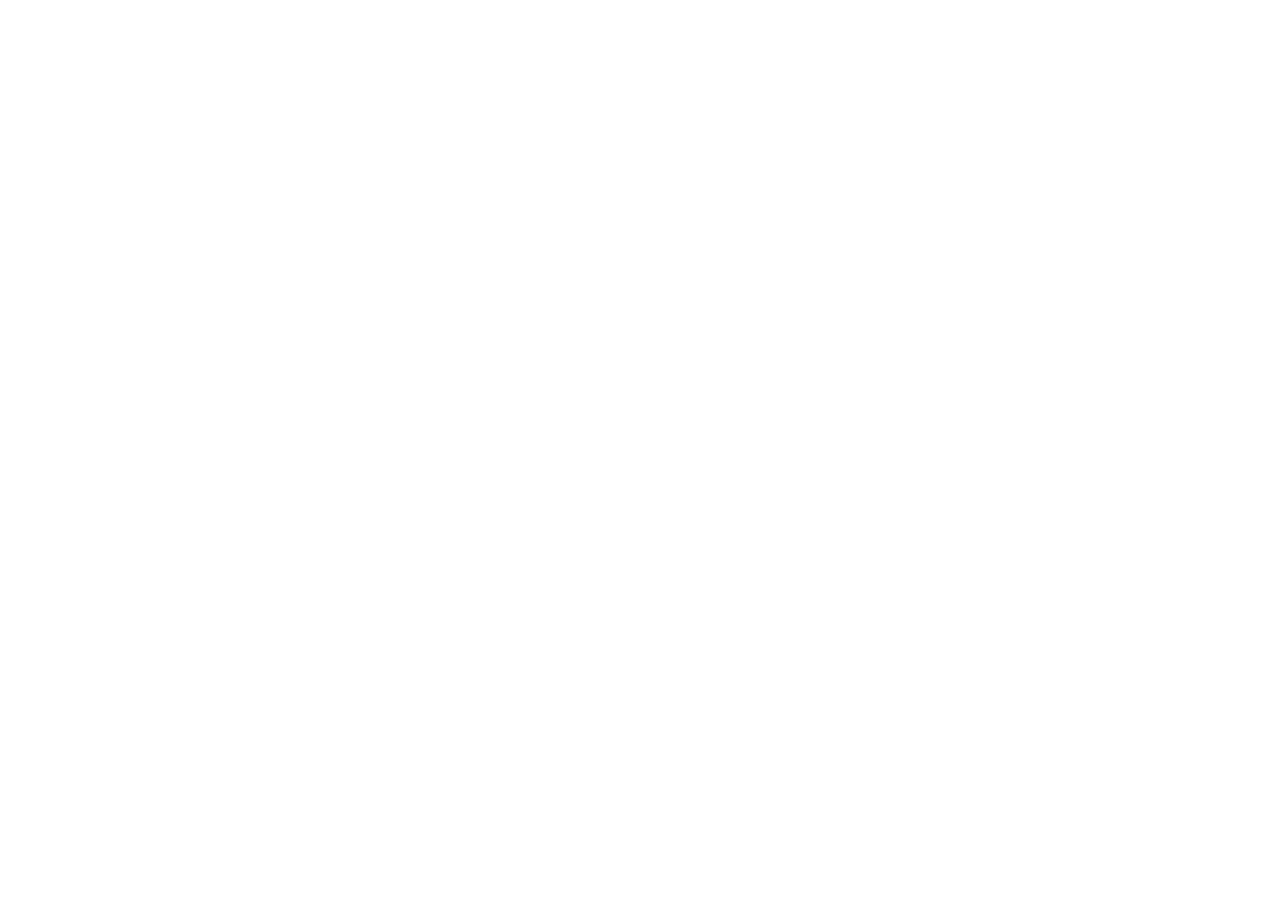
==== about.html @ 547dea79 "Init : création du dépôt, arborescence des fichiers et structure HTML de base" ====
<!DOCTYPE html>
<html lang="fr" data-theme="light">
<head>
  <meta charset="UTF-8" />
  <meta name="viewport" content="width=device-width, initial-scale=1.0" />
  <meta name="description" content="AfriTalent - Découvrez notre histoire, notre équipe passionnée et les valeurs qui guident notre mission de connecter les talents tech africains." />
  <title>À propos — AfriTalent</title>
  <link href="https://cdn.jsdelivr.net/npm/bootstrap@5.3.0/dist/css/bootstrap.min.css" rel="stylesheet" />
  <link rel="stylesheet" href="https://cdn.jsdelivr.net/npm/bootstrap-icons@1.11.0/font/bootstrap-icons.css" />
  <link rel="stylesheet" href="css/style.css" />
</head>
<body>

  <script src="https://cdn.jsdelivr.net/npm/bootstrap@5.3.0/dist/js/bootstrap.bundle.min.js"></script>
  <script src="js/main.js"></script>
</body>
</html>
---- css/style.css ----
/* ============================================================
   AfriTalent - Feuille de style principale
   Auteur : Projet S2
   Description : Styles globaux, variables CSS, Bento Grid,
                 animations, responsive design
   ============================================================ */
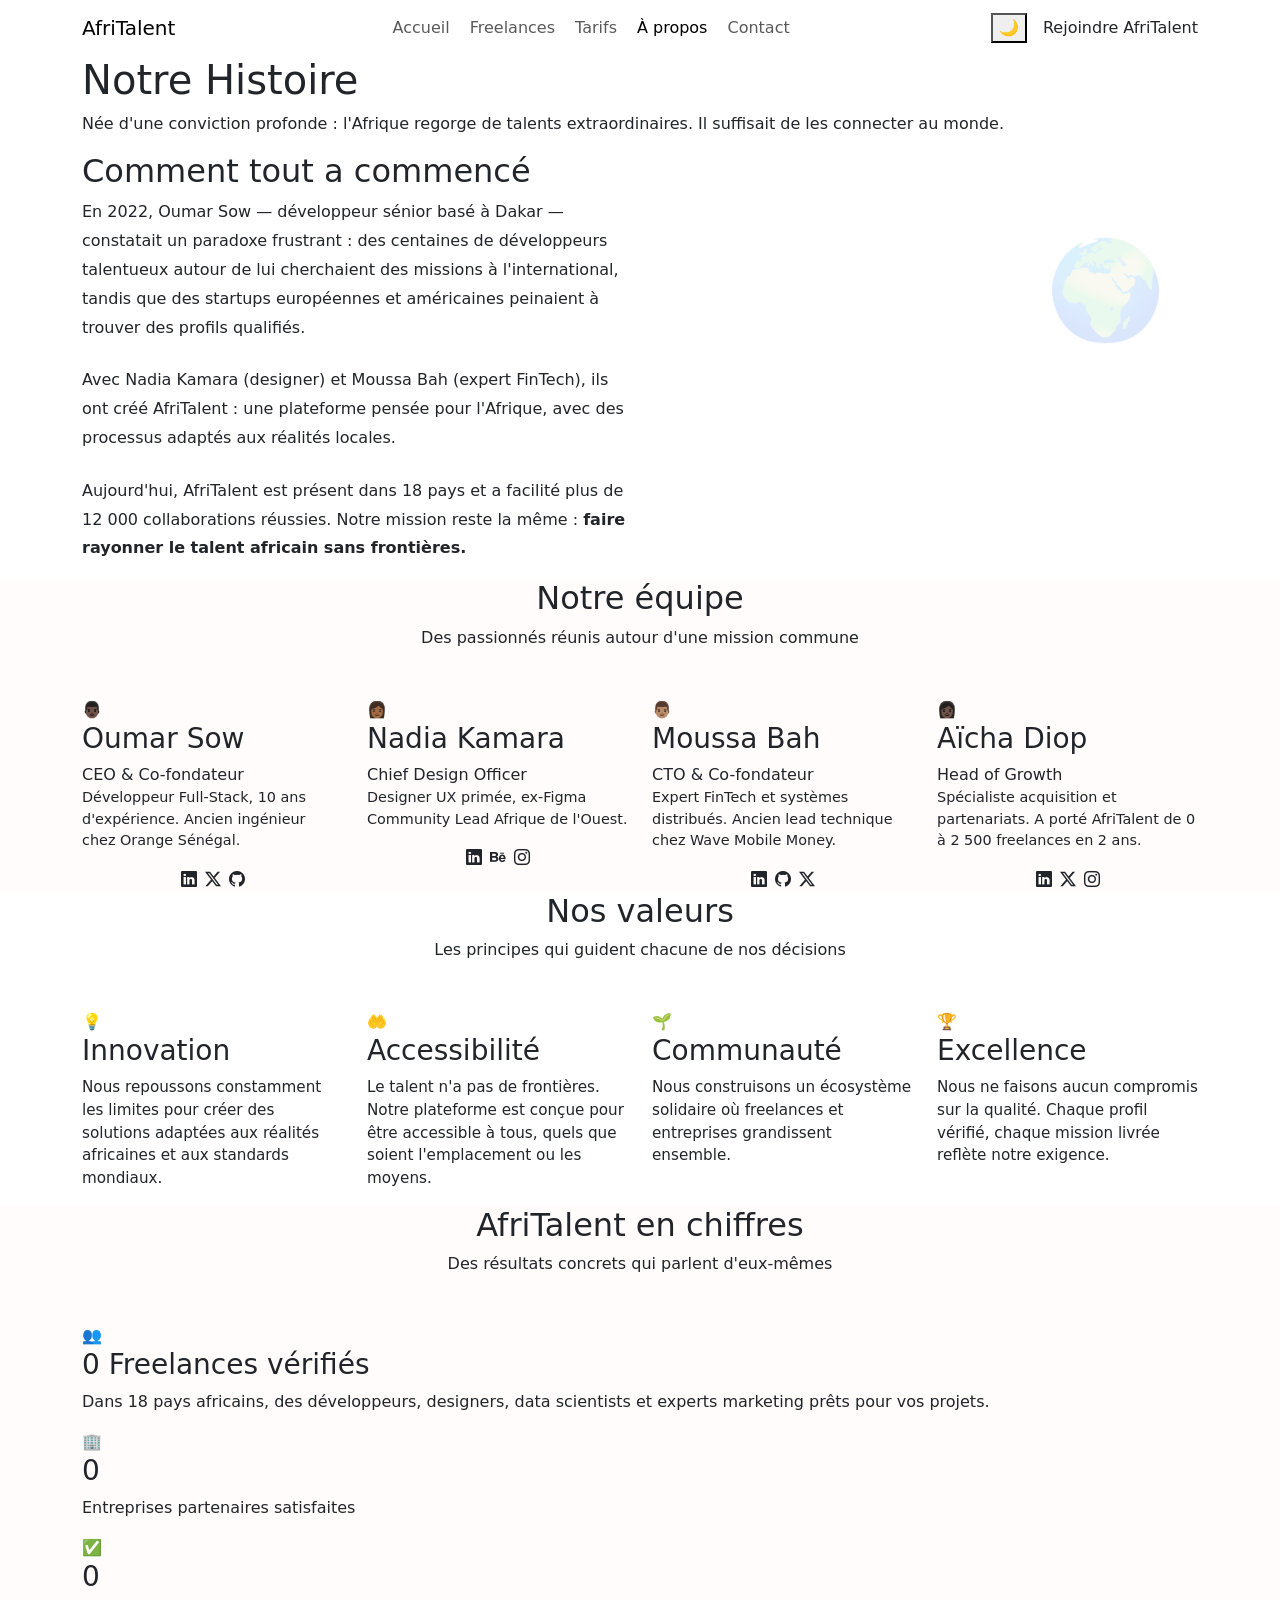
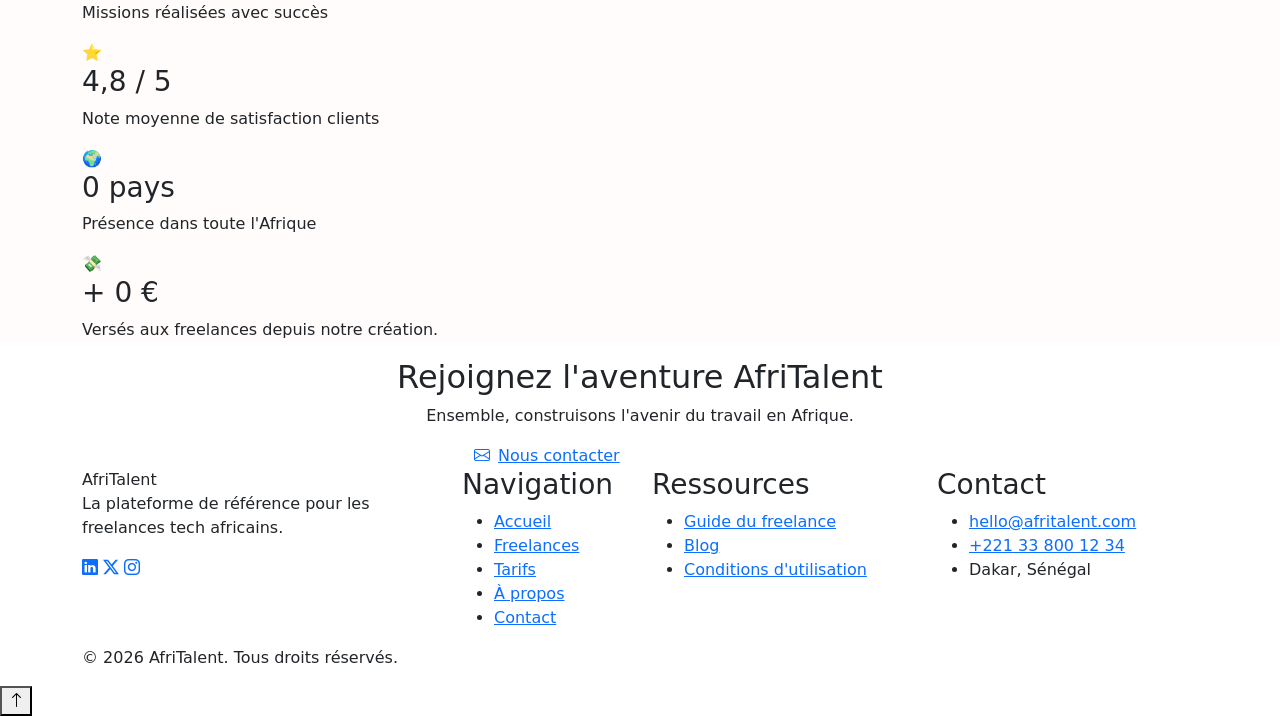
==== commit d092746b: "CSS : variables, typographie, layout général et styles de base" ====
--- a/about.html
+++ b/about.html
@@ -11,6 +11,272 @@
 </head>
 <body>
 
+  <header>
+    <nav class="navbar navbar-expand-lg" aria-label="Navigation principale">
+      <div class="container">
+        <a class="navbar-brand" href="index.html">Afri<span>Talent</span></a>
+        <button class="navbar-toggler border-0" type="button" data-bs-toggle="collapse" data-bs-target="#navbarMain" aria-controls="navbarMain" aria-expanded="false" aria-label="Ouvrir le menu">
+          <span class="navbar-toggler-icon"></span>
+        </button>
+        <div class="collapse navbar-collapse" id="navbarMain">
+          <ul class="navbar-nav mx-auto gap-1">
+            <li class="nav-item"><a class="nav-link" href="index.html">Accueil</a></li>
+            <li class="nav-item"><a class="nav-link" href="freelances.html">Freelances</a></li>
+            <li class="nav-item"><a class="nav-link" href="tarifs.html">Tarifs</a></li>
+            <li class="nav-item"><a class="nav-link active" href="about.html" aria-current="page">À propos</a></li>
+            <li class="nav-item"><a class="nav-link" href="contact.html">Contact</a></li>
+          </ul>
+          <div class="d-flex align-items-center gap-3">
+            <button id="dark-mode-toggle" aria-label="Changer de thème">🌙</button>
+            <a href="contact.html" class="btn-navbar-cta nav-link">Rejoindre AfriTalent</a>
+          </div>
+        </div>
+      </div>
+    </nav>
+  </header>
+
+  <main>
+
+    <section class="page-hero" aria-labelledby="about-title">
+      <div class="container">
+        <div class="divider mx-auto"></div>
+        <h1 id="about-title">Notre <span style="color:var(--color-primary);">Histoire</span></h1>
+        <p>Née d'une conviction profonde : l'Afrique regorge de talents extraordinaires. Il suffisait de les connecter au monde.</p>
+      </div>
+    </section>
+
+    <section class="section-padding" aria-labelledby="histoire-title">
+      <div class="container">
+        <div class="row align-items-center gy-5">
+          <div class="col-lg-6 fade-in-section">
+            <div class="divider"></div>
+            <h2 class="section-title" id="histoire-title">Comment tout a commencé</h2>
+            <p style="color:var(--color-text-muted);margin-bottom:1.5rem;line-height:1.8;">En 2022, Oumar Sow — développeur sénior basé à Dakar — constatait un paradoxe frustrant : des centaines de développeurs talentueux autour de lui cherchaient des missions à l'international, tandis que des startups européennes et américaines peinaient à trouver des profils qualifiés.</p>
+            <p style="color:var(--color-text-muted);margin-bottom:1.5rem;line-height:1.8;">Avec Nadia Kamara (designer) et Moussa Bah (expert FinTech), ils ont créé AfriTalent : une plateforme pensée pour l'Afrique, avec des processus adaptés aux réalités locales.</p>
+            <p style="color:var(--color-text-muted);line-height:1.8;">Aujourd'hui, AfriTalent est présent dans 18 pays et a facilité plus de 12 000 collaborations réussies. Notre mission reste la même : <strong style="color:var(--color-text);">faire rayonner le talent africain sans frontières.</strong></p>
+          </div>
+          <div class="col-lg-6 fade-in-section">
+            <div style="background:linear-gradient(135deg,var(--color-secondary) 0%,#2d2d55 100%);border-radius:var(--radius-xl);padding:3rem;position:relative;overflow:hidden;min-height:360px;display:flex;flex-direction:column;justify-content:flex-end;">
+              <div style="position:absolute;top:2rem;right:2rem;font-size:6rem;opacity:0.15;">🌍</div>
+              <div style="position:absolute;top:2rem;left:2rem;">
+                <div style="background:var(--color-primary);color:white;font-size:0.8rem;font-weight:700;padding:0.4rem 1rem;border-radius:50px;display:inline-block;">Fondée en 2022</div>
+              </div>
+              <h3 style="color:white;font-size:1.8rem;font-weight:800;margin-bottom:0.75rem;">Notre vision 2030</h3>
+              <p style="color:rgba(255,255,255,0.75);line-height:1.7;">Devenir la plateforme de référence pour 100 000 freelances tech africains et créer un pont durable entre les talents d'Afrique et les opportunités mondiales.</p>
+            </div>
+          </div>
+        </div>
+      </div>
+    </section>
+
+    <section class="section-padding" style="background:rgba(255,107,53,0.02);" aria-labelledby="equipe-title">
+      <div class="container">
+        <div class="text-center mb-5 fade-in-section">
+          <div class="divider mx-auto"></div>
+          <h2 class="section-title" id="equipe-title">Notre équipe</h2>
+          <p class="section-subtitle">Des passionnés réunis autour d'une mission commune</p>
+        </div>
+        <div class="row g-4">
+          <div class="col-md-6 col-lg-3 fade-in-section">
+            <article class="team-card">
+              <div class="team-avatar" aria-hidden="true">👨🏿</div>
+              <h3 class="team-name">Oumar Sow</h3>
+              <div class="team-role">CEO &amp; Co-fondateur</div>
+              <p style="font-size:0.9rem;color:var(--color-text-muted);margin-bottom:1rem;">Développeur Full-Stack, 10 ans d'expérience. Ancien ingénieur chez Orange Sénégal.</p>
+              <nav class="d-flex justify-content-center gap-2" aria-label="Réseaux sociaux de Oumar Sow">
+                <a href="#" style="color:var(--color-text-muted);" aria-label="LinkedIn"><i class="bi bi-linkedin" aria-hidden="true"></i></a>
+                <a href="#" style="color:var(--color-text-muted);" aria-label="Twitter"><i class="bi bi-twitter-x" aria-hidden="true"></i></a>
+                <a href="#" style="color:var(--color-text-muted);" aria-label="GitHub"><i class="bi bi-github" aria-hidden="true"></i></a>
+              </nav>
+            </article>
+          </div>
+          <div class="col-md-6 col-lg-3 fade-in-section">
+            <article class="team-card">
+              <div class="team-avatar" aria-hidden="true">👩🏾</div>
+              <h3 class="team-name">Nadia Kamara</h3>
+              <div class="team-role">Chief Design Officer</div>
+              <p style="font-size:0.9rem;color:var(--color-text-muted);margin-bottom:1rem;">Designer UX primée, ex-Figma Community Lead Afrique de l'Ouest.</p>
+              <nav class="d-flex justify-content-center gap-2" aria-label="Réseaux sociaux de Nadia Kamara">
+                <a href="#" style="color:var(--color-text-muted);" aria-label="LinkedIn"><i class="bi bi-linkedin" aria-hidden="true"></i></a>
+                <a href="#" style="color:var(--color-text-muted);" aria-label="Behance"><i class="bi bi-behance" aria-hidden="true"></i></a>
+                <a href="#" style="color:var(--color-text-muted);" aria-label="Instagram"><i class="bi bi-instagram" aria-hidden="true"></i></a>
+              </nav>
+            </article>
+          </div>
+          <div class="col-md-6 col-lg-3 fade-in-section">
+            <article class="team-card">
+              <div class="team-avatar" aria-hidden="true">👨🏽</div>
+              <h3 class="team-name">Moussa Bah</h3>
+              <div class="team-role">CTO &amp; Co-fondateur</div>
+              <p style="font-size:0.9rem;color:var(--color-text-muted);margin-bottom:1rem;">Expert FinTech et systèmes distribués. Ancien lead technique chez Wave Mobile Money.</p>
+              <nav class="d-flex justify-content-center gap-2" aria-label="Réseaux sociaux de Moussa Bah">
+                <a href="#" style="color:var(--color-text-muted);" aria-label="LinkedIn"><i class="bi bi-linkedin" aria-hidden="true"></i></a>
+                <a href="#" style="color:var(--color-text-muted);" aria-label="GitHub"><i class="bi bi-github" aria-hidden="true"></i></a>
+                <a href="#" style="color:var(--color-text-muted);" aria-label="Twitter"><i class="bi bi-twitter-x" aria-hidden="true"></i></a>
+              </nav>
+            </article>
+          </div>
+          <div class="col-md-6 col-lg-3 fade-in-section">
+            <article class="team-card">
+              <div class="team-avatar" aria-hidden="true">👩🏿</div>
+              <h3 class="team-name">Aïcha Diop</h3>
+              <div class="team-role">Head of Growth</div>
+              <p style="font-size:0.9rem;color:var(--color-text-muted);margin-bottom:1rem;">Spécialiste acquisition et partenariats. A porté AfriTalent de 0 à 2 500 freelances en 2 ans.</p>
+              <nav class="d-flex justify-content-center gap-2" aria-label="Réseaux sociaux de Aïcha Diop">
+                <a href="#" style="color:var(--color-text-muted);" aria-label="LinkedIn"><i class="bi bi-linkedin" aria-hidden="true"></i></a>
+                <a href="#" style="color:var(--color-text-muted);" aria-label="Twitter"><i class="bi bi-twitter-x" aria-hidden="true"></i></a>
+                <a href="#" style="color:var(--color-text-muted);" aria-label="Instagram"><i class="bi bi-instagram" aria-hidden="true"></i></a>
+              </nav>
+            </article>
+          </div>
+        </div>
+      </div>
+    </section>
+
+    <section class="section-padding" aria-labelledby="valeurs-title">
+      <div class="container">
+        <div class="text-center mb-5 fade-in-section">
+          <div class="divider mx-auto"></div>
+          <h2 class="section-title" id="valeurs-title">Nos valeurs</h2>
+          <p class="section-subtitle">Les principes qui guident chacune de nos décisions</p>
+        </div>
+        <div class="row g-4">
+          <div class="col-md-6 col-lg-3 fade-in-section">
+            <article class="value-card">
+              <div class="value-icon" aria-hidden="true">💡</div>
+              <h3>Innovation</h3>
+              <p style="color:var(--color-text-muted);font-size:0.95rem;">Nous repoussons constamment les limites pour créer des solutions adaptées aux réalités africaines et aux standards mondiaux.</p>
+            </article>
+          </div>
+          <div class="col-md-6 col-lg-3 fade-in-section">
+            <article class="value-card">
+              <div class="value-icon" aria-hidden="true">🤲</div>
+              <h3>Accessibilité</h3>
+              <p style="color:var(--color-text-muted);font-size:0.95rem;">Le talent n'a pas de frontières. Notre plateforme est conçue pour être accessible à tous, quels que soient l'emplacement ou les moyens.</p>
+            </article>
+          </div>
+          <div class="col-md-6 col-lg-3 fade-in-section">
+            <article class="value-card">
+              <div class="value-icon" aria-hidden="true">🌱</div>
+              <h3>Communauté</h3>
+              <p style="color:var(--color-text-muted);font-size:0.95rem;">Nous construisons un écosystème solidaire où freelances et entreprises grandissent ensemble.</p>
+            </article>
+          </div>
+          <div class="col-md-6 col-lg-3 fade-in-section">
+            <article class="value-card">
+              <div class="value-icon" aria-hidden="true">🏆</div>
+              <h3>Excellence</h3>
+              <p style="color:var(--color-text-muted);font-size:0.95rem;">Nous ne faisons aucun compromis sur la qualité. Chaque profil vérifié, chaque mission livrée reflète notre exigence.</p>
+            </article>
+          </div>
+        </div>
+      </div>
+    </section>
+
+    <section class="section-padding" style="background:rgba(255,107,53,0.02);" aria-labelledby="chiffres-title">
+      <div class="container">
+        <div class="text-center mb-5 fade-in-section">
+          <div class="divider mx-auto"></div>
+          <h2 class="section-title" id="chiffres-title">AfriTalent en chiffres</h2>
+          <p class="section-subtitle">Des résultats concrets qui parlent d'eux-mêmes</p>
+        </div>
+        <div class="bento-grid fade-in-section">
+          <div class="bento-card wide featured" role="listitem">
+            <span class="bento-card-icon" aria-hidden="true">👥</span>
+            <h3><span data-count="2500">0</span> Freelances vérifiés</h3>
+            <p>Dans 18 pays africains, des développeurs, designers, data scientists et experts marketing prêts pour vos projets.</p>
+          </div>
+          <div class="bento-card" role="listitem">
+            <span class="bento-card-icon" aria-hidden="true">🏢</span>
+            <h3><span data-count="800">0</span></h3>
+            <p>Entreprises partenaires satisfaites</p>
+          </div>
+          <div class="bento-card" role="listitem">
+            <span class="bento-card-icon" aria-hidden="true">✅</span>
+            <h3><span data-count="12000">0</span></h3>
+            <p>Missions réalisées avec succès</p>
+          </div>
+          <div class="bento-card" role="listitem">
+            <span class="bento-card-icon" aria-hidden="true">⭐</span>
+            <h3>4,8 / 5</h3>
+            <p>Note moyenne de satisfaction clients</p>
+          </div>
+          <div class="bento-card" role="listitem">
+            <span class="bento-card-icon" aria-hidden="true">🌍</span>
+            <h3><span data-count="18">0</span> pays</h3>
+            <p>Présence dans toute l'Afrique</p>
+          </div>
+          <div class="bento-card wide" role="listitem">
+            <span class="bento-card-icon" aria-hidden="true">💸</span>
+            <h3>+ <span data-count="4200000">0</span> €</h3>
+            <p>Versés aux freelances depuis notre création.</p>
+          </div>
+        </div>
+      </div>
+    </section>
+
+    <section class="cta-section" aria-labelledby="cta-about-title">
+      <div class="container text-center">
+        <h2 id="cta-about-title">Rejoignez l'aventure AfriTalent</h2>
+        <p>Ensemble, construisons l'avenir du travail en Afrique.</p>
+        <div class="d-flex justify-content-center gap-3 flex-wrap">
+          <a href="contact.html" class="btn-primary-custom" role="button"><i class="bi bi-envelope me-2" aria-hidden="true"></i>Nous contacter</a>
+          <a href="freelances.html" class="btn-secondary-custom" style="color:white;border-color:rgba(255,255,255,0.4);" role="button"><i class="bi bi-people me-2" aria-hidden="true"></i>Voir les freelances</a>
+        </div>
+      </div>
+    </section>
+
+  </main>
+
+  <footer role="contentinfo">
+    <div class="container">
+      <div class="row gy-4">
+        <div class="col-lg-4 col-md-6">
+          <div class="footer-brand">AfriTalent</div>
+          <p class="footer-desc">La plateforme de référence pour les freelances tech africains.</p>
+          <nav class="social-links" aria-label="Réseaux sociaux">
+            <a href="#" class="social-link" aria-label="LinkedIn"><i class="bi bi-linkedin" aria-hidden="true"></i></a>
+            <a href="#" class="social-link" aria-label="Twitter"><i class="bi bi-twitter-x" aria-hidden="true"></i></a>
+            <a href="#" class="social-link" aria-label="Instagram"><i class="bi bi-instagram" aria-hidden="true"></i></a>
+          </nav>
+        </div>
+        <div class="col-lg-2 col-md-6">
+          <h3 class="footer-heading">Navigation</h3>
+          <ul class="footer-links">
+            <li><a href="index.html">Accueil</a></li>
+            <li><a href="freelances.html">Freelances</a></li>
+            <li><a href="tarifs.html">Tarifs</a></li>
+            <li><a href="about.html">À propos</a></li>
+            <li><a href="contact.html">Contact</a></li>
+          </ul>
+        </div>
+        <div class="col-lg-3 col-md-6">
+          <h3 class="footer-heading">Ressources</h3>
+          <ul class="footer-links">
+            <li><a href="#">Guide du freelance</a></li>
+            <li><a href="#">Blog</a></li>
+            <li><a href="#">Conditions d'utilisation</a></li>
+          </ul>
+        </div>
+        <div class="col-lg-3 col-md-6">
+          <h3 class="footer-heading">Contact</h3>
+          <ul class="footer-links">
+            <li><a href="mailto:hello@afritalent.com">hello@afritalent.com</a></li>
+            <li><a href="tel:+221338001234">+221 33 800 12 34</a></li>
+            <li>Dakar, Sénégal</li>
+          </ul>
+        </div>
+      </div>
+      <div class="footer-bottom">
+        <p>© <span id="current-year">2026</span> AfriTalent. Tous droits réservés.</p>
+      </div>
+    </div>
+  </footer>
+
+  <button id="back-to-top" aria-label="Retour en haut de la page">
+    <i class="bi bi-arrow-up" aria-hidden="true"></i>
+  </button>
+
   <script src="https://cdn.jsdelivr.net/npm/bootstrap@5.3.0/dist/js/bootstrap.bundle.min.js"></script>
   <script src="js/main.js"></script>
 </body>
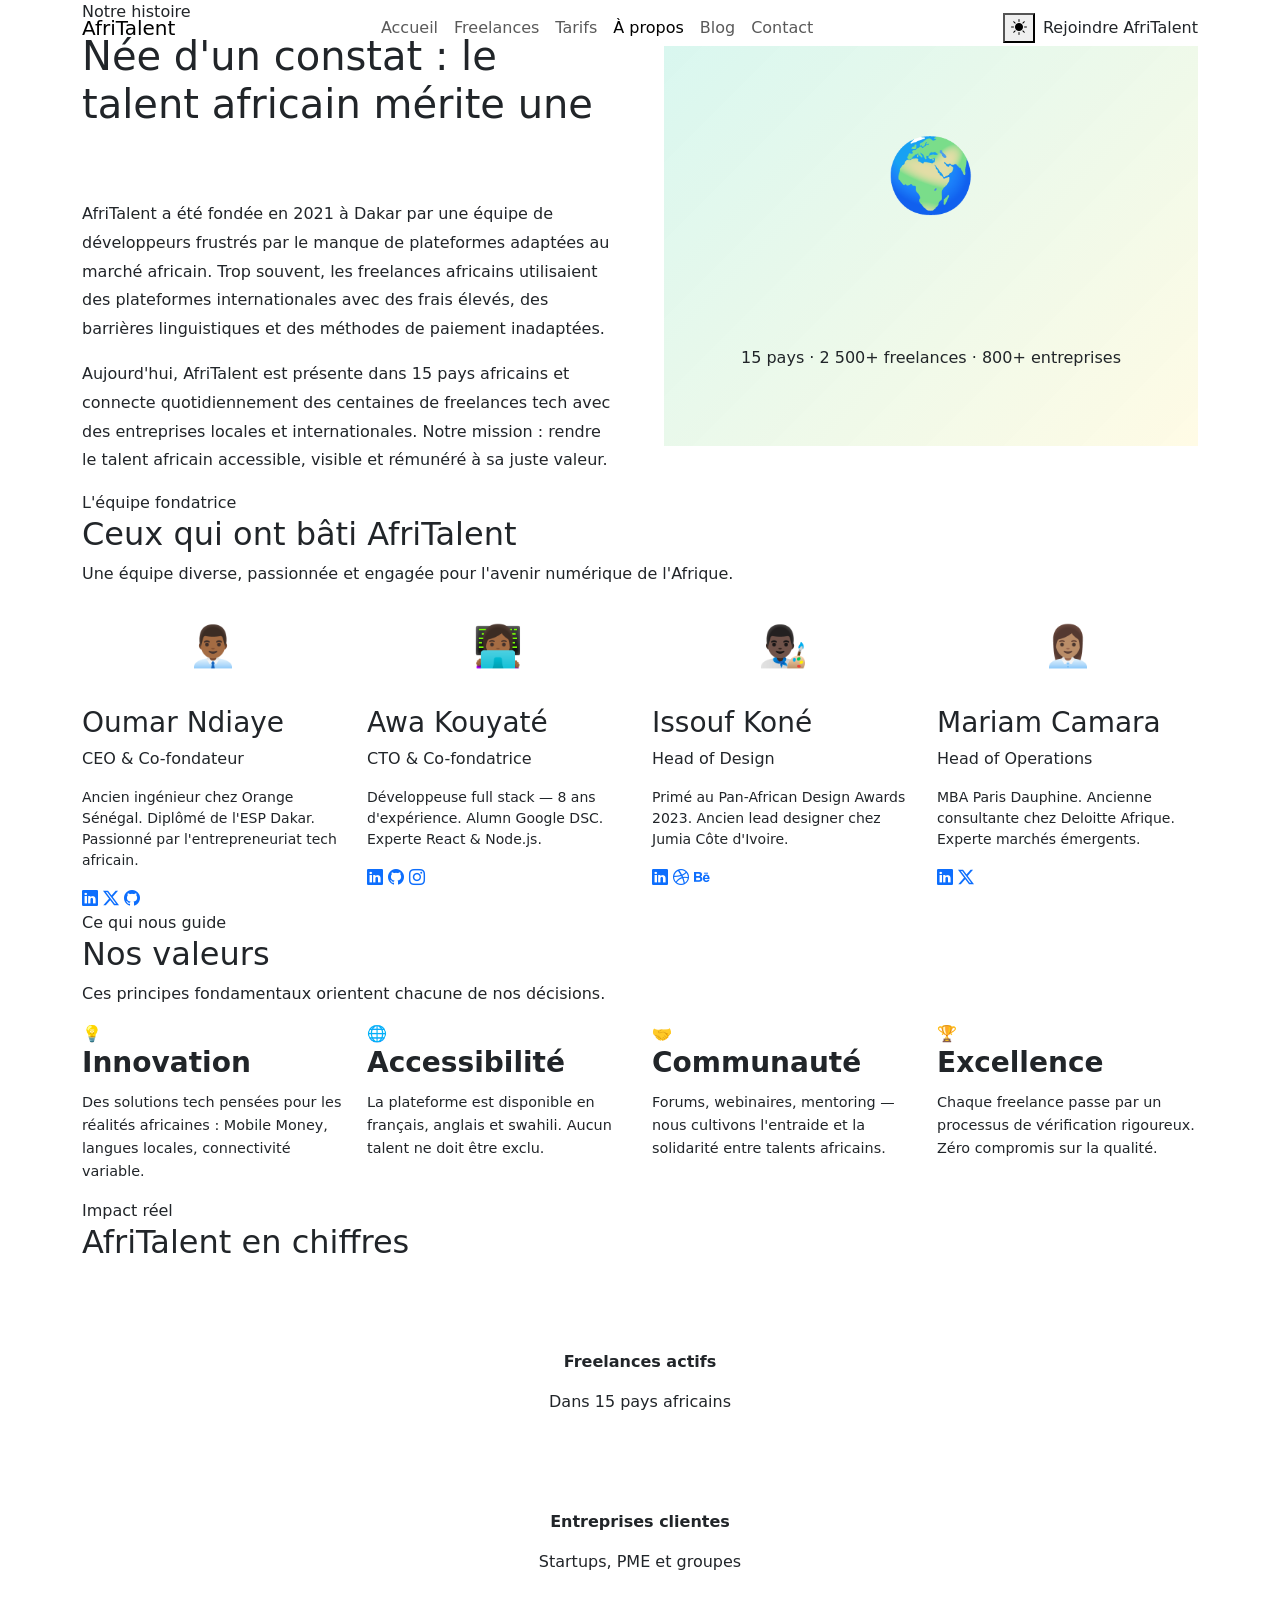
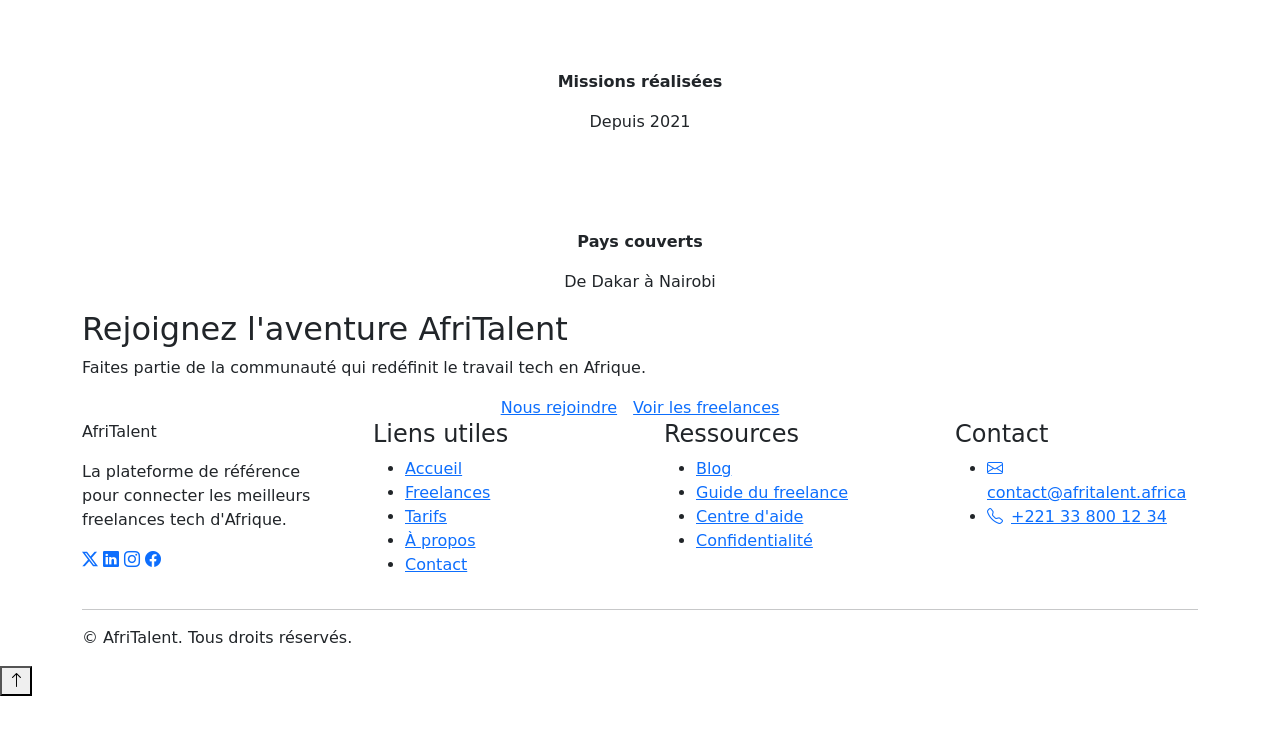
==== commit 985e1628: "HTML : mise à jour des pages about et contact" ====
--- a/about.html
+++ b/about.html
@@ -1,283 +1,290 @@
 <!DOCTYPE html>
-<html lang="fr" data-theme="light">
+<html lang="fr">
 <head>
   <meta charset="UTF-8" />
   <meta name="viewport" content="width=device-width, initial-scale=1.0" />
-  <meta name="description" content="AfriTalent - Découvrez notre histoire, notre équipe passionnée et les valeurs qui guident notre mission de connecter les talents tech africains." />
+  <meta name="description" content="AfriTalent — Notre histoire, notre équipe et nos valeurs." />
   <title>À propos — AfriTalent</title>
-  <link href="https://cdn.jsdelivr.net/npm/bootstrap@5.3.0/dist/css/bootstrap.min.css" rel="stylesheet" />
-  <link rel="stylesheet" href="https://cdn.jsdelivr.net/npm/bootstrap-icons@1.11.0/font/bootstrap-icons.css" />
+  <link rel="stylesheet" href="https://cdn.jsdelivr.net/npm/bootstrap@5.3.3/dist/css/bootstrap.min.css" />
+  <link rel="stylesheet" href="https://cdn.jsdelivr.net/npm/bootstrap-icons@1.11.3/font/bootstrap-icons.min.css" />
   <link rel="stylesheet" href="css/style.css" />
 </head>
-<body>
-
-  <header>
-    <nav class="navbar navbar-expand-lg" aria-label="Navigation principale">
-      <div class="container">
-        <a class="navbar-brand" href="index.html">Afri<span>Talent</span></a>
-        <button class="navbar-toggler border-0" type="button" data-bs-toggle="collapse" data-bs-target="#navbarMain" aria-controls="navbarMain" aria-expanded="false" aria-label="Ouvrir le menu">
-          <span class="navbar-toggler-icon"></span>
-        </button>
-        <div class="collapse navbar-collapse" id="navbarMain">
-          <ul class="navbar-nav mx-auto gap-1">
-            <li class="nav-item"><a class="nav-link" href="index.html">Accueil</a></li>
-            <li class="nav-item"><a class="nav-link" href="freelances.html">Freelances</a></li>
-            <li class="nav-item"><a class="nav-link" href="tarifs.html">Tarifs</a></li>
-            <li class="nav-item"><a class="nav-link active" href="about.html" aria-current="page">À propos</a></li>
-            <li class="nav-item"><a class="nav-link" href="contact.html">Contact</a></li>
-          </ul>
-          <div class="d-flex align-items-center gap-3">
-            <button id="dark-mode-toggle" aria-label="Changer de thème">🌙</button>
-            <a href="contact.html" class="btn-navbar-cta nav-link">Rejoindre AfriTalent</a>
-          </div>
-        </div>
-      </div>
-    </nav>
-  </header>
-
-  <main>
-
-    <section class="page-hero" aria-labelledby="about-title">
-      <div class="container">
-        <div class="divider mx-auto"></div>
-        <h1 id="about-title">Notre <span style="color:var(--color-primary);">Histoire</span></h1>
-        <p>Née d'une conviction profonde : l'Afrique regorge de talents extraordinaires. Il suffisait de les connecter au monde.</p>
-      </div>
-    </section>
-
-    <section class="section-padding" aria-labelledby="histoire-title">
-      <div class="container">
-        <div class="row align-items-center gy-5">
-          <div class="col-lg-6 fade-in-section">
-            <div class="divider"></div>
-            <h2 class="section-title" id="histoire-title">Comment tout a commencé</h2>
-            <p style="color:var(--color-text-muted);margin-bottom:1.5rem;line-height:1.8;">En 2022, Oumar Sow — développeur sénior basé à Dakar — constatait un paradoxe frustrant : des centaines de développeurs talentueux autour de lui cherchaient des missions à l'international, tandis que des startups européennes et américaines peinaient à trouver des profils qualifiés.</p>
-            <p style="color:var(--color-text-muted);margin-bottom:1.5rem;line-height:1.8;">Avec Nadia Kamara (designer) et Moussa Bah (expert FinTech), ils ont créé AfriTalent : une plateforme pensée pour l'Afrique, avec des processus adaptés aux réalités locales.</p>
-            <p style="color:var(--color-text-muted);line-height:1.8;">Aujourd'hui, AfriTalent est présent dans 18 pays et a facilité plus de 12 000 collaborations réussies. Notre mission reste la même : <strong style="color:var(--color-text);">faire rayonner le talent africain sans frontières.</strong></p>
-          </div>
-          <div class="col-lg-6 fade-in-section">
-            <div style="background:linear-gradient(135deg,var(--color-secondary) 0%,#2d2d55 100%);border-radius:var(--radius-xl);padding:3rem;position:relative;overflow:hidden;min-height:360px;display:flex;flex-direction:column;justify-content:flex-end;">
-              <div style="position:absolute;top:2rem;right:2rem;font-size:6rem;opacity:0.15;">🌍</div>
-              <div style="position:absolute;top:2rem;left:2rem;">
-                <div style="background:var(--color-primary);color:white;font-size:0.8rem;font-weight:700;padding:0.4rem 1rem;border-radius:50px;display:inline-block;">Fondée en 2022</div>
-              </div>
-              <h3 style="color:white;font-size:1.8rem;font-weight:800;margin-bottom:0.75rem;">Notre vision 2030</h3>
-              <p style="color:rgba(255,255,255,0.75);line-height:1.7;">Devenir la plateforme de référence pour 100 000 freelances tech africains et créer un pont durable entre les talents d'Afrique et les opportunités mondiales.</p>
-            </div>
-          </div>
-        </div>
-      </div>
-    </section>
-
-    <section class="section-padding" style="background:rgba(255,107,53,0.02);" aria-labelledby="equipe-title">
-      <div class="container">
-        <div class="text-center mb-5 fade-in-section">
-          <div class="divider mx-auto"></div>
-          <h2 class="section-title" id="equipe-title">Notre équipe</h2>
-          <p class="section-subtitle">Des passionnés réunis autour d'une mission commune</p>
-        </div>
-        <div class="row g-4">
-          <div class="col-md-6 col-lg-3 fade-in-section">
-            <article class="team-card">
-              <div class="team-avatar" aria-hidden="true">👨🏿</div>
-              <h3 class="team-name">Oumar Sow</h3>
-              <div class="team-role">CEO &amp; Co-fondateur</div>
-              <p style="font-size:0.9rem;color:var(--color-text-muted);margin-bottom:1rem;">Développeur Full-Stack, 10 ans d'expérience. Ancien ingénieur chez Orange Sénégal.</p>
-              <nav class="d-flex justify-content-center gap-2" aria-label="Réseaux sociaux de Oumar Sow">
-                <a href="#" style="color:var(--color-text-muted);" aria-label="LinkedIn"><i class="bi bi-linkedin" aria-hidden="true"></i></a>
-                <a href="#" style="color:var(--color-text-muted);" aria-label="Twitter"><i class="bi bi-twitter-x" aria-hidden="true"></i></a>
-                <a href="#" style="color:var(--color-text-muted);" aria-label="GitHub"><i class="bi bi-github" aria-hidden="true"></i></a>
-              </nav>
-            </article>
-          </div>
-          <div class="col-md-6 col-lg-3 fade-in-section">
-            <article class="team-card">
-              <div class="team-avatar" aria-hidden="true">👩🏾</div>
-              <h3 class="team-name">Nadia Kamara</h3>
-              <div class="team-role">Chief Design Officer</div>
-              <p style="font-size:0.9rem;color:var(--color-text-muted);margin-bottom:1rem;">Designer UX primée, ex-Figma Community Lead Afrique de l'Ouest.</p>
-              <nav class="d-flex justify-content-center gap-2" aria-label="Réseaux sociaux de Nadia Kamara">
-                <a href="#" style="color:var(--color-text-muted);" aria-label="LinkedIn"><i class="bi bi-linkedin" aria-hidden="true"></i></a>
-                <a href="#" style="color:var(--color-text-muted);" aria-label="Behance"><i class="bi bi-behance" aria-hidden="true"></i></a>
-                <a href="#" style="color:var(--color-text-muted);" aria-label="Instagram"><i class="bi bi-instagram" aria-hidden="true"></i></a>
-              </nav>
-            </article>
-          </div>
-          <div class="col-md-6 col-lg-3 fade-in-section">
-            <article class="team-card">
-              <div class="team-avatar" aria-hidden="true">👨🏽</div>
-              <h3 class="team-name">Moussa Bah</h3>
-              <div class="team-role">CTO &amp; Co-fondateur</div>
-              <p style="font-size:0.9rem;color:var(--color-text-muted);margin-bottom:1rem;">Expert FinTech et systèmes distribués. Ancien lead technique chez Wave Mobile Money.</p>
-              <nav class="d-flex justify-content-center gap-2" aria-label="Réseaux sociaux de Moussa Bah">
-                <a href="#" style="color:var(--color-text-muted);" aria-label="LinkedIn"><i class="bi bi-linkedin" aria-hidden="true"></i></a>
-                <a href="#" style="color:var(--color-text-muted);" aria-label="GitHub"><i class="bi bi-github" aria-hidden="true"></i></a>
-                <a href="#" style="color:var(--color-text-muted);" aria-label="Twitter"><i class="bi bi-twitter-x" aria-hidden="true"></i></a>
-              </nav>
-            </article>
-          </div>
-          <div class="col-md-6 col-lg-3 fade-in-section">
-            <article class="team-card">
-              <div class="team-avatar" aria-hidden="true">👩🏿</div>
-              <h3 class="team-name">Aïcha Diop</h3>
-              <div class="team-role">Head of Growth</div>
-              <p style="font-size:0.9rem;color:var(--color-text-muted);margin-bottom:1rem;">Spécialiste acquisition et partenariats. A porté AfriTalent de 0 à 2 500 freelances en 2 ans.</p>
-              <nav class="d-flex justify-content-center gap-2" aria-label="Réseaux sociaux de Aïcha Diop">
-                <a href="#" style="color:var(--color-text-muted);" aria-label="LinkedIn"><i class="bi bi-linkedin" aria-hidden="true"></i></a>
-                <a href="#" style="color:var(--color-text-muted);" aria-label="Twitter"><i class="bi bi-twitter-x" aria-hidden="true"></i></a>
-                <a href="#" style="color:var(--color-text-muted);" aria-label="Instagram"><i class="bi bi-instagram" aria-hidden="true"></i></a>
-              </nav>
-            </article>
-          </div>
-        </div>
-      </div>
-    </section>
-
-    <section class="section-padding" aria-labelledby="valeurs-title">
-      <div class="container">
-        <div class="text-center mb-5 fade-in-section">
-          <div class="divider mx-auto"></div>
-          <h2 class="section-title" id="valeurs-title">Nos valeurs</h2>
-          <p class="section-subtitle">Les principes qui guident chacune de nos décisions</p>
-        </div>
-        <div class="row g-4">
-          <div class="col-md-6 col-lg-3 fade-in-section">
-            <article class="value-card">
-              <div class="value-icon" aria-hidden="true">💡</div>
-              <h3>Innovation</h3>
-              <p style="color:var(--color-text-muted);font-size:0.95rem;">Nous repoussons constamment les limites pour créer des solutions adaptées aux réalités africaines et aux standards mondiaux.</p>
-            </article>
-          </div>
-          <div class="col-md-6 col-lg-3 fade-in-section">
-            <article class="value-card">
-              <div class="value-icon" aria-hidden="true">🤲</div>
-              <h3>Accessibilité</h3>
-              <p style="color:var(--color-text-muted);font-size:0.95rem;">Le talent n'a pas de frontières. Notre plateforme est conçue pour être accessible à tous, quels que soient l'emplacement ou les moyens.</p>
-            </article>
-          </div>
-          <div class="col-md-6 col-lg-3 fade-in-section">
-            <article class="value-card">
-              <div class="value-icon" aria-hidden="true">🌱</div>
-              <h3>Communauté</h3>
-              <p style="color:var(--color-text-muted);font-size:0.95rem;">Nous construisons un écosystème solidaire où freelances et entreprises grandissent ensemble.</p>
-            </article>
-          </div>
-          <div class="col-md-6 col-lg-3 fade-in-section">
-            <article class="value-card">
-              <div class="value-icon" aria-hidden="true">🏆</div>
-              <h3>Excellence</h3>
-              <p style="color:var(--color-text-muted);font-size:0.95rem;">Nous ne faisons aucun compromis sur la qualité. Chaque profil vérifié, chaque mission livrée reflète notre exigence.</p>
-            </article>
-          </div>
-        </div>
-      </div>
-    </section>
-
-    <section class="section-padding" style="background:rgba(255,107,53,0.02);" aria-labelledby="chiffres-title">
-      <div class="container">
-        <div class="text-center mb-5 fade-in-section">
-          <div class="divider mx-auto"></div>
-          <h2 class="section-title" id="chiffres-title">AfriTalent en chiffres</h2>
-          <p class="section-subtitle">Des résultats concrets qui parlent d'eux-mêmes</p>
-        </div>
-        <div class="bento-grid fade-in-section">
-          <div class="bento-card wide featured" role="listitem">
-            <span class="bento-card-icon" aria-hidden="true">👥</span>
-            <h3><span data-count="2500">0</span> Freelances vérifiés</h3>
-            <p>Dans 18 pays africains, des développeurs, designers, data scientists et experts marketing prêts pour vos projets.</p>
-          </div>
-          <div class="bento-card" role="listitem">
-            <span class="bento-card-icon" aria-hidden="true">🏢</span>
-            <h3><span data-count="800">0</span></h3>
-            <p>Entreprises partenaires satisfaites</p>
-          </div>
-          <div class="bento-card" role="listitem">
-            <span class="bento-card-icon" aria-hidden="true">✅</span>
-            <h3><span data-count="12000">0</span></h3>
-            <p>Missions réalisées avec succès</p>
-          </div>
-          <div class="bento-card" role="listitem">
-            <span class="bento-card-icon" aria-hidden="true">⭐</span>
-            <h3>4,8 / 5</h3>
-            <p>Note moyenne de satisfaction clients</p>
-          </div>
-          <div class="bento-card" role="listitem">
-            <span class="bento-card-icon" aria-hidden="true">🌍</span>
-            <h3><span data-count="18">0</span> pays</h3>
-            <p>Présence dans toute l'Afrique</p>
-          </div>
-          <div class="bento-card wide" role="listitem">
-            <span class="bento-card-icon" aria-hidden="true">💸</span>
-            <h3>+ <span data-count="4200000">0</span> €</h3>
-            <p>Versés aux freelances depuis notre création.</p>
-          </div>
-        </div>
-      </div>
-    </section>
-
-    <section class="cta-section" aria-labelledby="cta-about-title">
-      <div class="container text-center">
-        <h2 id="cta-about-title">Rejoignez l'aventure AfriTalent</h2>
-        <p>Ensemble, construisons l'avenir du travail en Afrique.</p>
-        <div class="d-flex justify-content-center gap-3 flex-wrap">
-          <a href="contact.html" class="btn-primary-custom" role="button"><i class="bi bi-envelope me-2" aria-hidden="true"></i>Nous contacter</a>
-          <a href="freelances.html" class="btn-secondary-custom" style="color:white;border-color:rgba(255,255,255,0.4);" role="button"><i class="bi bi-people me-2" aria-hidden="true"></i>Voir les freelances</a>
-        </div>
-      </div>
-    </section>
-
-  </main>
-
-  <footer role="contentinfo">
-    <div class="container">
-      <div class="row gy-4">
-        <div class="col-lg-4 col-md-6">
-          <div class="footer-brand">AfriTalent</div>
-          <p class="footer-desc">La plateforme de référence pour les freelances tech africains.</p>
-          <nav class="social-links" aria-label="Réseaux sociaux">
-            <a href="#" class="social-link" aria-label="LinkedIn"><i class="bi bi-linkedin" aria-hidden="true"></i></a>
-            <a href="#" class="social-link" aria-label="Twitter"><i class="bi bi-twitter-x" aria-hidden="true"></i></a>
-            <a href="#" class="social-link" aria-label="Instagram"><i class="bi bi-instagram" aria-hidden="true"></i></a>
-          </nav>
-        </div>
-        <div class="col-lg-2 col-md-6">
-          <h3 class="footer-heading">Navigation</h3>
-          <ul class="footer-links">
-            <li><a href="index.html">Accueil</a></li>
-            <li><a href="freelances.html">Freelances</a></li>
-            <li><a href="tarifs.html">Tarifs</a></li>
-            <li><a href="about.html">À propos</a></li>
-            <li><a href="contact.html">Contact</a></li>
-          </ul>
-        </div>
-        <div class="col-lg-3 col-md-6">
-          <h3 class="footer-heading">Ressources</h3>
-          <ul class="footer-links">
-            <li><a href="#">Guide du freelance</a></li>
-            <li><a href="#">Blog</a></li>
-            <li><a href="#">Conditions d'utilisation</a></li>
-          </ul>
-        </div>
-        <div class="col-lg-3 col-md-6">
-          <h3 class="footer-heading">Contact</h3>
-          <ul class="footer-links">
-            <li><a href="mailto:hello@afritalent.com">hello@afritalent.com</a></li>
-            <li><a href="tel:+221338001234">+221 33 800 12 34</a></li>
-            <li>Dakar, Sénégal</li>
-          </ul>
-        </div>
-      </div>
-      <div class="footer-bottom">
-        <p>© <span id="current-year">2026</span> AfriTalent. Tous droits réservés.</p>
-      </div>
-    </div>
-  </footer>
-
-  <button id="back-to-top" aria-label="Retour en haut de la page">
-    <i class="bi bi-arrow-up" aria-hidden="true"></i>
-  </button>
-
-  <script src="https://cdn.jsdelivr.net/npm/bootstrap@5.3.0/dist/js/bootstrap.bundle.min.js"></script>
-  <script src="js/main.js"></script>
+<body class="dark-mode">
+
+<header>
+  <nav class="navbar navbar-expand-lg fixed-top" role="navigation" aria-label="Navigation principale">
+    <div class="container">
+      <a class="navbar-brand" href="index.html"><span class="em">Afri</span><span class="gd">Talent</span></a>
+      <button class="navbar-toggler" type="button" data-bs-toggle="collapse" data-bs-target="#navMain" aria-controls="navMain" aria-expanded="false" aria-label="Menu"><span class="navbar-toggler-icon"></span></button>
+      <div class="collapse navbar-collapse" id="navMain">
+        <ul class="navbar-nav mx-auto mb-2 mb-lg-0">
+          <li class="nav-item"><a class="nav-link" href="index.html">Accueil</a></li>
+          <li class="nav-item"><a class="nav-link" href="freelances.html">Freelances</a></li>
+          <li class="nav-item"><a class="nav-link" href="tarifs.html">Tarifs</a></li>
+          <li class="nav-item"><a class="nav-link active" href="about.html">À propos</a></li>
+          <li class="nav-item"><a class="nav-link" href="index.html#blog-section">Blog</a></li>
+          <li class="nav-item"><a class="nav-link" href="contact.html">Contact</a></li>
+        </ul>
+        <div class="d-flex align-items-center gap-2">
+          <button id="darkModeToggle" aria-label="Mode sombre/clair"><i class="bi bi-sun-fill"></i></button>
+          <a href="contact.html" class="nav-link btn-navbar-cta">Rejoindre AfriTalent</a>
+        </div>
+      </div>
+    </div>
+  </nav>
+</header>
+
+<main>
+
+  <!-- NOTRE HISTOIRE -->
+  <section class="about-hero" aria-label="Notre histoire">
+    <div class="container">
+      <div class="row align-items-center g-5">
+
+        <div class="col-lg-6 fade-in">
+          <span class="section-tag">Notre histoire</span>
+          <h1 class="mt-2">
+            Née d'un constat : le talent africain mérite une <span style="background:linear-gradient(135deg,var(--emerald),var(--gold));-webkit-background-clip:text;-webkit-text-fill-color:transparent;background-clip:text;">vitrine mondiale</span>
+          </h1>
+          <p class="mt-4" style="color:var(--text-sub);line-height:1.8;">
+            AfriTalent a été fondée en 2021 à Dakar par une équipe de développeurs frustrés par le manque de plateformes adaptées au marché africain. Trop souvent, les freelances africains utilisaient des plateformes internationales avec des frais élevés, des barrières linguistiques et des méthodes de paiement inadaptées.
+          </p>
+          <p class="mt-3" style="color:var(--text-sub);line-height:1.8;">
+            Aujourd'hui, AfriTalent est présente dans 15 pays africains et connecte quotidiennement des centaines de freelances tech avec des entreprises locales et internationales. Notre mission : rendre le talent africain accessible, visible et rémunéré à sa juste valeur.
+          </p>
+        </div>
+
+        <div class="col-lg-6 fade-in">
+          <div style="background:linear-gradient(135deg,rgba(0,200,150,.15),rgba(255,215,0,.1));
+                       border:1px solid var(--border);border-radius:var(--radius-xl);
+                       height:400px;display:flex;align-items:center;justify-content:center;
+                       flex-direction:column;text-align:center;padding:2rem;
+                       backdrop-filter:blur(20px);position:relative;overflow:hidden;">
+            <div style="font-size:4.5rem;margin-bottom:1.2rem;animation:pulse 3s ease-in-out infinite;">🌍</div>
+            <div style="font-family:var(--font-heading);font-size:1.7rem;font-weight:800;
+                         background:linear-gradient(135deg,var(--emerald),var(--gold));
+                         -webkit-background-clip:text;-webkit-text-fill-color:transparent;background-clip:text;">
+              Fondée à Dakar<br>en 2021
+            </div>
+            <div style="margin-top:1rem;color:var(--text-sub);">15 pays · 2 500+ freelances · 800+ entreprises</div>
+          </div>
+        </div>
+
+      </div>
+    </div>
+  </section>
+
+  <!-- L'ÉQUIPE -->
+  <section class="section-padding section-alt" aria-label="Notre équipe">
+    <div class="container">
+      <div class="section-header fade-in">
+        <span class="section-tag">L'équipe fondatrice</span>
+        <h2>Ceux qui ont bâti AfriTalent</h2>
+        <p>Une équipe diverse, passionnée et engagée pour l'avenir numérique de l'Afrique.</p>
+      </div>
+
+      <div class="row g-4 fade-in">
+
+        <div class="col-sm-6 col-lg-3">
+          <article class="team-card">
+            <div style="width:88px;height:88px;border-radius:50%;background:linear-gradient(135deg,var(--emerald),#020810);margin:0 auto 1rem;display:flex;align-items:center;justify-content:center;font-size:2.5rem;border:3px solid var(--emerald);" role="img" aria-label="Photo Oumar Ndiaye">👨🏾‍💼</div>
+            <h3 class="team-name">Oumar Ndiaye</h3>
+            <p class="team-role">CEO & Co-fondateur</p>
+            <p style="font-size:.875rem;color:var(--text-sub);line-height:1.5;">Ancien ingénieur chez Orange Sénégal. Diplômé de l'ESP Dakar. Passionné par l'entrepreneuriat tech africain.</p>
+            <div class="team-socials mt-2">
+              <a href="#" aria-label="LinkedIn Oumar Ndiaye"><i class="bi bi-linkedin"></i></a>
+              <a href="#" aria-label="Twitter Oumar Ndiaye"><i class="bi bi-twitter-x"></i></a>
+              <a href="#" aria-label="GitHub Oumar Ndiaye"><i class="bi bi-github"></i></a>
+            </div>
+          </article>
+        </div>
+
+        <div class="col-sm-6 col-lg-3">
+          <article class="team-card">
+            <div style="width:88px;height:88px;border-radius:50%;background:linear-gradient(135deg,var(--gold),#7C3AED);margin:0 auto 1rem;display:flex;align-items:center;justify-content:center;font-size:2.5rem;border:3px solid var(--gold);" role="img" aria-label="Photo Awa Kouyaté">👩🏾‍💻</div>
+            <h3 class="team-name">Awa Kouyaté</h3>
+            <p class="team-role">CTO & Co-fondatrice</p>
+            <p style="font-size:.875rem;color:var(--text-sub);line-height:1.5;">Développeuse full stack — 8 ans d'expérience. Alumn Google DSC. Experte React & Node.js.</p>
+            <div class="team-socials mt-2">
+              <a href="#" aria-label="LinkedIn Awa Kouyaté"><i class="bi bi-linkedin"></i></a>
+              <a href="#" aria-label="GitHub Awa Kouyaté"><i class="bi bi-github"></i></a>
+              <a href="#" aria-label="Instagram Awa Kouyaté"><i class="bi bi-instagram"></i></a>
+            </div>
+          </article>
+        </div>
+
+        <div class="col-sm-6 col-lg-3">
+          <article class="team-card">
+            <div style="width:88px;height:88px;border-radius:50%;background:linear-gradient(135deg,var(--accent),#0EA5E9);margin:0 auto 1rem;display:flex;align-items:center;justify-content:center;font-size:2.5rem;border:3px solid var(--accent);" role="img" aria-label="Photo Issouf Koné">👨🏿‍🎨</div>
+            <h3 class="team-name">Issouf Koné</h3>
+            <p class="team-role">Head of Design</p>
+            <p style="font-size:.875rem;color:var(--text-sub);line-height:1.5;">Primé au Pan-African Design Awards 2023. Ancien lead designer chez Jumia Côte d'Ivoire.</p>
+            <div class="team-socials mt-2">
+              <a href="#" aria-label="LinkedIn Issouf Koné"><i class="bi bi-linkedin"></i></a>
+              <a href="#" aria-label="Dribbble Issouf Koné"><i class="bi bi-dribbble"></i></a>
+              <a href="#" aria-label="Behance Issouf Koné"><i class="bi bi-behance"></i></a>
+            </div>
+          </article>
+        </div>
+
+        <div class="col-sm-6 col-lg-3">
+          <article class="team-card">
+            <div style="width:88px;height:88px;border-radius:50%;background:linear-gradient(135deg,var(--gold-soft),#EF4444);margin:0 auto 1rem;display:flex;align-items:center;justify-content:center;font-size:2.5rem;border:3px solid var(--gold-soft);" role="img" aria-label="Photo Mariam Camara">👩🏽‍💼</div>
+            <h3 class="team-name">Mariam Camara</h3>
+            <p class="team-role">Head of Operations</p>
+            <p style="font-size:.875rem;color:var(--text-sub);line-height:1.5;">MBA Paris Dauphine. Ancienne consultante chez Deloitte Afrique. Experte marchés émergents.</p>
+            <div class="team-socials mt-2">
+              <a href="#" aria-label="LinkedIn Mariam Camara"><i class="bi bi-linkedin"></i></a>
+              <a href="#" aria-label="Twitter Mariam Camara"><i class="bi bi-twitter-x"></i></a>
+            </div>
+          </article>
+        </div>
+
+      </div>
+    </div>
+  </section>
+
+  <!-- NOS VALEURS -->
+  <section class="section-padding" aria-label="Nos valeurs">
+    <div class="container">
+      <div class="section-header fade-in">
+        <span class="section-tag">Ce qui nous guide</span>
+        <h2>Nos valeurs</h2>
+        <p>Ces principes fondamentaux orientent chacune de nos décisions.</p>
+      </div>
+      <div class="row g-4 fade-in">
+        <div class="col-sm-6 col-lg-3">
+          <div class="value-card">
+            <div class="value-icon" style="color:var(--emerald);" aria-hidden="true">💡</div>
+            <h3 style="font-family:var(--font-heading);font-weight:700;margin-bottom:.75rem;">Innovation</h3>
+            <p style="color:var(--text-sub);font-size:.9rem;line-height:1.6;">Des solutions tech pensées pour les réalités africaines : Mobile Money, langues locales, connectivité variable.</p>
+          </div>
+        </div>
+        <div class="col-sm-6 col-lg-3">
+          <div class="value-card">
+            <div class="value-icon" style="color:var(--gold);" aria-hidden="true">🌐</div>
+            <h3 style="font-family:var(--font-heading);font-weight:700;margin-bottom:.75rem;">Accessibilité</h3>
+            <p style="color:var(--text-sub);font-size:.9rem;line-height:1.6;">La plateforme est disponible en français, anglais et swahili. Aucun talent ne doit être exclu.</p>
+          </div>
+        </div>
+        <div class="col-sm-6 col-lg-3">
+          <div class="value-card">
+            <div class="value-icon" style="color:var(--accent);" aria-hidden="true">🤝</div>
+            <h3 style="font-family:var(--font-heading);font-weight:700;margin-bottom:.75rem;">Communauté</h3>
+            <p style="color:var(--text-sub);font-size:.9rem;line-height:1.6;">Forums, webinaires, mentoring — nous cultivons l'entraide et la solidarité entre talents africains.</p>
+          </div>
+        </div>
+        <div class="col-sm-6 col-lg-3">
+          <div class="value-card">
+            <div class="value-icon" style="color:var(--gold);" aria-hidden="true">🏆</div>
+            <h3 style="font-family:var(--font-heading);font-weight:700;margin-bottom:.75rem;">Excellence</h3>
+            <p style="color:var(--text-sub);font-size:.9rem;line-height:1.6;">Chaque freelance passe par un processus de vérification rigoureux. Zéro compromis sur la qualité.</p>
+          </div>
+        </div>
+      </div>
+    </div>
+  </section>
+
+  <!-- CHIFFRES CLÉS — BENTO GRID + COMPTEURS JS -->
+  <section class="section-padding section-alt" aria-label="Chiffres clés">
+    <div class="container">
+      <div class="section-header fade-in">
+        <span class="section-tag">Impact réel</span>
+        <h2>AfriTalent en chiffres</h2>
+      </div>
+      <div class="bento-grid fade-in">
+        <article class="bento-card" style="text-align:center;">
+          <div style="font-size:3rem;font-family:var(--font-heading);font-weight:800;background:linear-gradient(135deg,var(--emerald),var(--gold));-webkit-background-clip:text;-webkit-text-fill-color:transparent;background-clip:text;">
+            +<span data-count="2500">0</span>
+          </div>
+          <p style="font-weight:600;margin-top:.5rem;">Freelances actifs</p>
+          <p>Dans 15 pays africains</p>
+        </article>
+        <article class="bento-card" style="text-align:center;">
+          <div style="font-size:3rem;font-family:var(--font-heading);font-weight:800;background:linear-gradient(135deg,var(--gold),var(--accent));-webkit-background-clip:text;-webkit-text-fill-color:transparent;background-clip:text;">
+            +<span data-count="800">0</span>
+          </div>
+          <p style="font-weight:600;margin-top:.5rem;">Entreprises clientes</p>
+          <p>Startups, PME et groupes</p>
+        </article>
+        <article class="bento-card" style="text-align:center;">
+          <div style="font-size:3rem;font-family:var(--font-heading);font-weight:800;background:linear-gradient(135deg,var(--emerald),var(--gold));-webkit-background-clip:text;-webkit-text-fill-color:transparent;background-clip:text;">
+            +<span data-count="12000">0</span>
+          </div>
+          <p style="font-weight:600;margin-top:.5rem;">Missions réalisées</p>
+          <p>Depuis 2021</p>
+        </article>
+        <article class="bento-card" style="text-align:center;">
+          <div style="font-size:3rem;font-family:var(--font-heading);font-weight:800;background:linear-gradient(135deg,var(--gold),var(--emerald));-webkit-background-clip:text;-webkit-text-fill-color:transparent;background-clip:text;">
+            <span data-count="15">0</span>
+          </div>
+          <p style="font-weight:600;margin-top:.5rem;">Pays couverts</p>
+          <p>De Dakar à Nairobi</p>
+        </article>
+      </div>
+    </div>
+  </section>
+
+  <!-- CTA -->
+  <section class="cta-section fade-in" aria-label="Rejoindre AfriTalent">
+    <div class="container" style="position:relative;z-index:1;">
+      <h2>Rejoignez l'aventure AfriTalent</h2>
+      <p>Faites partie de la communauté qui redéfinit le travail tech en Afrique.</p>
+      <div class="d-flex justify-content-center gap-3 flex-wrap">
+        <a href="contact.html" class="btn-cta-em">Nous rejoindre</a>
+        <a href="freelances.html" class="btn-cta-gold">Voir les freelances</a>
+      </div>
+    </div>
+  </section>
+
+</main>
+
+<footer>
+  <div class="container">
+    <div class="row g-5">
+      <div class="col-lg-3 col-md-6">
+        <p class="footer-brand"><span class="em">Afri</span><span class="gd">Talent</span></p>
+        <p class="footer-desc">La plateforme de référence pour connecter les meilleurs freelances tech d'Afrique.</p>
+        <div class="footer-social mt-3">
+          <a href="#" aria-label="Twitter"><i class="bi bi-twitter-x"></i></a>
+          <a href="#" aria-label="LinkedIn"><i class="bi bi-linkedin"></i></a>
+          <a href="#" aria-label="Instagram"><i class="bi bi-instagram"></i></a>
+          <a href="#" aria-label="Facebook"><i class="bi bi-facebook"></i></a>
+        </div>
+      </div>
+      <div class="col-lg-3 col-md-6">
+        <h4 class="footer-heading">Liens utiles</h4>
+        <ul class="footer-links">
+          <li><a href="index.html">Accueil</a></li>
+          <li><a href="freelances.html">Freelances</a></li>
+          <li><a href="tarifs.html">Tarifs</a></li>
+          <li><a href="about.html">À propos</a></li>
+          <li><a href="contact.html">Contact</a></li>
+        </ul>
+      </div>
+      <div class="col-lg-3 col-md-6">
+        <h4 class="footer-heading">Ressources</h4>
+        <ul class="footer-links">
+          <li><a href="#">Blog</a></li>
+          <li><a href="#">Guide du freelance</a></li>
+          <li><a href="#">Centre d'aide</a></li>
+          <li><a href="#">Confidentialité</a></li>
+        </ul>
+      </div>
+      <div class="col-lg-3 col-md-6">
+        <h4 class="footer-heading">Contact</h4>
+        <ul class="footer-links">
+          <li><a href="mailto:contact@afritalent.africa"><i class="bi bi-envelope me-2"></i>contact@afritalent.africa</a></li>
+          <li><a href="tel:+221338001234"><i class="bi bi-telephone me-2"></i>+221 33 800 12 34</a></li>
+        </ul>
+      </div>
+    </div>
+    <hr class="footer-divider" />
+    <p class="footer-copyright">&copy; <span id="currentYear"></span> AfriTalent. Tous droits réservés.</p>
+  </div>
+</footer>
+<button id="backToTop" aria-label="Retour en haut"><i class="bi bi-arrow-up"></i></button>
+<script src="https://cdn.jsdelivr.net/npm/bootstrap@5.3.3/dist/js/bootstrap.bundle.min.js"></script>
+<script src="js/main.js"></script>
 </body>
-</html>+</html>
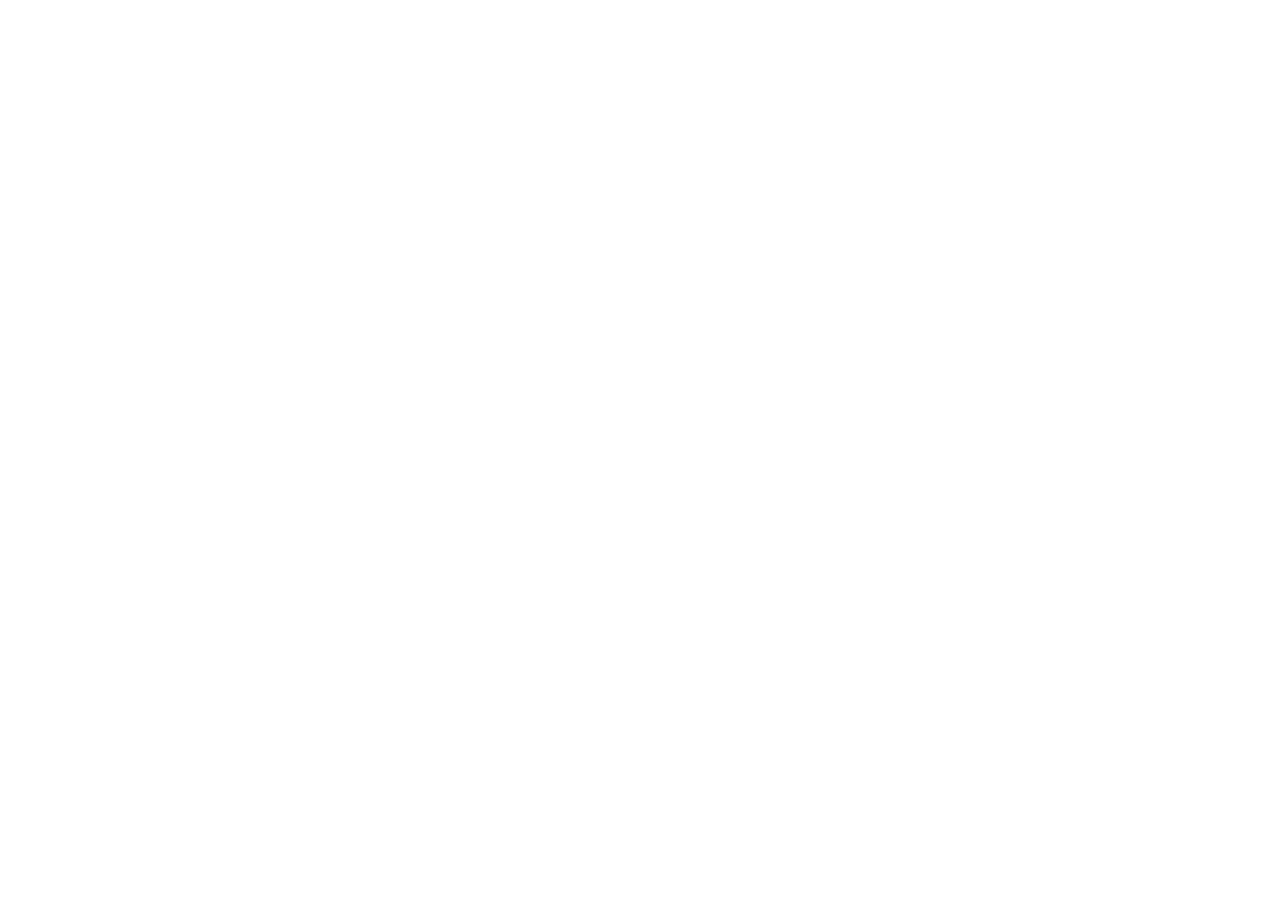
==== commit 37678194: "Init : création du dépôt, arborescence des fichiers et structure HTML de base" ====
--- a/about.html
+++ b/about.html
@@ -1,290 +1,17 @@
 <!DOCTYPE html>
-<html lang="fr">
+<html lang="fr" data-theme="light">
 <head>
   <meta charset="UTF-8" />
   <meta name="viewport" content="width=device-width, initial-scale=1.0" />
-  <meta name="description" content="AfriTalent — Notre histoire, notre équipe et nos valeurs." />
+  <meta name="description" content="AfriTalent - Découvrez notre histoire, notre équipe passionnée et les valeurs qui guident notre mission de connecter les talents tech africains." />
   <title>À propos — AfriTalent</title>
-  <link rel="stylesheet" href="https://cdn.jsdelivr.net/npm/bootstrap@5.3.3/dist/css/bootstrap.min.css" />
-  <link rel="stylesheet" href="https://cdn.jsdelivr.net/npm/bootstrap-icons@1.11.3/font/bootstrap-icons.min.css" />
+  <link href="https://cdn.jsdelivr.net/npm/bootstrap@5.3.0/dist/css/bootstrap.min.css" rel="stylesheet" />
+  <link rel="stylesheet" href="https://cdn.jsdelivr.net/npm/bootstrap-icons@1.11.0/font/bootstrap-icons.css" />
   <link rel="stylesheet" href="css/style.css" />
 </head>
-<body class="dark-mode">
+<body>
 
-<header>
-  <nav class="navbar navbar-expand-lg fixed-top" role="navigation" aria-label="Navigation principale">
-    <div class="container">
-      <a class="navbar-brand" href="index.html"><span class="em">Afri</span><span class="gd">Talent</span></a>
-      <button class="navbar-toggler" type="button" data-bs-toggle="collapse" data-bs-target="#navMain" aria-controls="navMain" aria-expanded="false" aria-label="Menu"><span class="navbar-toggler-icon"></span></button>
-      <div class="collapse navbar-collapse" id="navMain">
-        <ul class="navbar-nav mx-auto mb-2 mb-lg-0">
-          <li class="nav-item"><a class="nav-link" href="index.html">Accueil</a></li>
-          <li class="nav-item"><a class="nav-link" href="freelances.html">Freelances</a></li>
-          <li class="nav-item"><a class="nav-link" href="tarifs.html">Tarifs</a></li>
-          <li class="nav-item"><a class="nav-link active" href="about.html">À propos</a></li>
-          <li class="nav-item"><a class="nav-link" href="index.html#blog-section">Blog</a></li>
-          <li class="nav-item"><a class="nav-link" href="contact.html">Contact</a></li>
-        </ul>
-        <div class="d-flex align-items-center gap-2">
-          <button id="darkModeToggle" aria-label="Mode sombre/clair"><i class="bi bi-sun-fill"></i></button>
-          <a href="contact.html" class="nav-link btn-navbar-cta">Rejoindre AfriTalent</a>
-        </div>
-      </div>
-    </div>
-  </nav>
-</header>
-
-<main>
-
-  <!-- NOTRE HISTOIRE -->
-  <section class="about-hero" aria-label="Notre histoire">
-    <div class="container">
-      <div class="row align-items-center g-5">
-
-        <div class="col-lg-6 fade-in">
-          <span class="section-tag">Notre histoire</span>
-          <h1 class="mt-2">
-            Née d'un constat : le talent africain mérite une <span style="background:linear-gradient(135deg,var(--emerald),var(--gold));-webkit-background-clip:text;-webkit-text-fill-color:transparent;background-clip:text;">vitrine mondiale</span>
-          </h1>
-          <p class="mt-4" style="color:var(--text-sub);line-height:1.8;">
-            AfriTalent a été fondée en 2021 à Dakar par une équipe de développeurs frustrés par le manque de plateformes adaptées au marché africain. Trop souvent, les freelances africains utilisaient des plateformes internationales avec des frais élevés, des barrières linguistiques et des méthodes de paiement inadaptées.
-          </p>
-          <p class="mt-3" style="color:var(--text-sub);line-height:1.8;">
-            Aujourd'hui, AfriTalent est présente dans 15 pays africains et connecte quotidiennement des centaines de freelances tech avec des entreprises locales et internationales. Notre mission : rendre le talent africain accessible, visible et rémunéré à sa juste valeur.
-          </p>
-        </div>
-
-        <div class="col-lg-6 fade-in">
-          <div style="background:linear-gradient(135deg,rgba(0,200,150,.15),rgba(255,215,0,.1));
-                       border:1px solid var(--border);border-radius:var(--radius-xl);
-                       height:400px;display:flex;align-items:center;justify-content:center;
-                       flex-direction:column;text-align:center;padding:2rem;
-                       backdrop-filter:blur(20px);position:relative;overflow:hidden;">
-            <div style="font-size:4.5rem;margin-bottom:1.2rem;animation:pulse 3s ease-in-out infinite;">🌍</div>
-            <div style="font-family:var(--font-heading);font-size:1.7rem;font-weight:800;
-                         background:linear-gradient(135deg,var(--emerald),var(--gold));
-                         -webkit-background-clip:text;-webkit-text-fill-color:transparent;background-clip:text;">
-              Fondée à Dakar<br>en 2021
-            </div>
-            <div style="margin-top:1rem;color:var(--text-sub);">15 pays · 2 500+ freelances · 800+ entreprises</div>
-          </div>
-        </div>
-
-      </div>
-    </div>
-  </section>
-
-  <!-- L'ÉQUIPE -->
-  <section class="section-padding section-alt" aria-label="Notre équipe">
-    <div class="container">
-      <div class="section-header fade-in">
-        <span class="section-tag">L'équipe fondatrice</span>
-        <h2>Ceux qui ont bâti AfriTalent</h2>
-        <p>Une équipe diverse, passionnée et engagée pour l'avenir numérique de l'Afrique.</p>
-      </div>
-
-      <div class="row g-4 fade-in">
-
-        <div class="col-sm-6 col-lg-3">
-          <article class="team-card">
-            <div style="width:88px;height:88px;border-radius:50%;background:linear-gradient(135deg,var(--emerald),#020810);margin:0 auto 1rem;display:flex;align-items:center;justify-content:center;font-size:2.5rem;border:3px solid var(--emerald);" role="img" aria-label="Photo Oumar Ndiaye">👨🏾‍💼</div>
-            <h3 class="team-name">Oumar Ndiaye</h3>
-            <p class="team-role">CEO & Co-fondateur</p>
-            <p style="font-size:.875rem;color:var(--text-sub);line-height:1.5;">Ancien ingénieur chez Orange Sénégal. Diplômé de l'ESP Dakar. Passionné par l'entrepreneuriat tech africain.</p>
-            <div class="team-socials mt-2">
-              <a href="#" aria-label="LinkedIn Oumar Ndiaye"><i class="bi bi-linkedin"></i></a>
-              <a href="#" aria-label="Twitter Oumar Ndiaye"><i class="bi bi-twitter-x"></i></a>
-              <a href="#" aria-label="GitHub Oumar Ndiaye"><i class="bi bi-github"></i></a>
-            </div>
-          </article>
-        </div>
-
-        <div class="col-sm-6 col-lg-3">
-          <article class="team-card">
-            <div style="width:88px;height:88px;border-radius:50%;background:linear-gradient(135deg,var(--gold),#7C3AED);margin:0 auto 1rem;display:flex;align-items:center;justify-content:center;font-size:2.5rem;border:3px solid var(--gold);" role="img" aria-label="Photo Awa Kouyaté">👩🏾‍💻</div>
-            <h3 class="team-name">Awa Kouyaté</h3>
-            <p class="team-role">CTO & Co-fondatrice</p>
-            <p style="font-size:.875rem;color:var(--text-sub);line-height:1.5;">Développeuse full stack — 8 ans d'expérience. Alumn Google DSC. Experte React & Node.js.</p>
-            <div class="team-socials mt-2">
-              <a href="#" aria-label="LinkedIn Awa Kouyaté"><i class="bi bi-linkedin"></i></a>
-              <a href="#" aria-label="GitHub Awa Kouyaté"><i class="bi bi-github"></i></a>
-              <a href="#" aria-label="Instagram Awa Kouyaté"><i class="bi bi-instagram"></i></a>
-            </div>
-          </article>
-        </div>
-
-        <div class="col-sm-6 col-lg-3">
-          <article class="team-card">
-            <div style="width:88px;height:88px;border-radius:50%;background:linear-gradient(135deg,var(--accent),#0EA5E9);margin:0 auto 1rem;display:flex;align-items:center;justify-content:center;font-size:2.5rem;border:3px solid var(--accent);" role="img" aria-label="Photo Issouf Koné">👨🏿‍🎨</div>
-            <h3 class="team-name">Issouf Koné</h3>
-            <p class="team-role">Head of Design</p>
-            <p style="font-size:.875rem;color:var(--text-sub);line-height:1.5;">Primé au Pan-African Design Awards 2023. Ancien lead designer chez Jumia Côte d'Ivoire.</p>
-            <div class="team-socials mt-2">
-              <a href="#" aria-label="LinkedIn Issouf Koné"><i class="bi bi-linkedin"></i></a>
-              <a href="#" aria-label="Dribbble Issouf Koné"><i class="bi bi-dribbble"></i></a>
-              <a href="#" aria-label="Behance Issouf Koné"><i class="bi bi-behance"></i></a>
-            </div>
-          </article>
-        </div>
-
-        <div class="col-sm-6 col-lg-3">
-          <article class="team-card">
-            <div style="width:88px;height:88px;border-radius:50%;background:linear-gradient(135deg,var(--gold-soft),#EF4444);margin:0 auto 1rem;display:flex;align-items:center;justify-content:center;font-size:2.5rem;border:3px solid var(--gold-soft);" role="img" aria-label="Photo Mariam Camara">👩🏽‍💼</div>
-            <h3 class="team-name">Mariam Camara</h3>
-            <p class="team-role">Head of Operations</p>
-            <p style="font-size:.875rem;color:var(--text-sub);line-height:1.5;">MBA Paris Dauphine. Ancienne consultante chez Deloitte Afrique. Experte marchés émergents.</p>
-            <div class="team-socials mt-2">
-              <a href="#" aria-label="LinkedIn Mariam Camara"><i class="bi bi-linkedin"></i></a>
-              <a href="#" aria-label="Twitter Mariam Camara"><i class="bi bi-twitter-x"></i></a>
-            </div>
-          </article>
-        </div>
-
-      </div>
-    </div>
-  </section>
-
-  <!-- NOS VALEURS -->
-  <section class="section-padding" aria-label="Nos valeurs">
-    <div class="container">
-      <div class="section-header fade-in">
-        <span class="section-tag">Ce qui nous guide</span>
-        <h2>Nos valeurs</h2>
-        <p>Ces principes fondamentaux orientent chacune de nos décisions.</p>
-      </div>
-      <div class="row g-4 fade-in">
-        <div class="col-sm-6 col-lg-3">
-          <div class="value-card">
-            <div class="value-icon" style="color:var(--emerald);" aria-hidden="true">💡</div>
-            <h3 style="font-family:var(--font-heading);font-weight:700;margin-bottom:.75rem;">Innovation</h3>
-            <p style="color:var(--text-sub);font-size:.9rem;line-height:1.6;">Des solutions tech pensées pour les réalités africaines : Mobile Money, langues locales, connectivité variable.</p>
-          </div>
-        </div>
-        <div class="col-sm-6 col-lg-3">
-          <div class="value-card">
-            <div class="value-icon" style="color:var(--gold);" aria-hidden="true">🌐</div>
-            <h3 style="font-family:var(--font-heading);font-weight:700;margin-bottom:.75rem;">Accessibilité</h3>
-            <p style="color:var(--text-sub);font-size:.9rem;line-height:1.6;">La plateforme est disponible en français, anglais et swahili. Aucun talent ne doit être exclu.</p>
-          </div>
-        </div>
-        <div class="col-sm-6 col-lg-3">
-          <div class="value-card">
-            <div class="value-icon" style="color:var(--accent);" aria-hidden="true">🤝</div>
-            <h3 style="font-family:var(--font-heading);font-weight:700;margin-bottom:.75rem;">Communauté</h3>
-            <p style="color:var(--text-sub);font-size:.9rem;line-height:1.6;">Forums, webinaires, mentoring — nous cultivons l'entraide et la solidarité entre talents africains.</p>
-          </div>
-        </div>
-        <div class="col-sm-6 col-lg-3">
-          <div class="value-card">
-            <div class="value-icon" style="color:var(--gold);" aria-hidden="true">🏆</div>
-            <h3 style="font-family:var(--font-heading);font-weight:700;margin-bottom:.75rem;">Excellence</h3>
-            <p style="color:var(--text-sub);font-size:.9rem;line-height:1.6;">Chaque freelance passe par un processus de vérification rigoureux. Zéro compromis sur la qualité.</p>
-          </div>
-        </div>
-      </div>
-    </div>
-  </section>
-
-  <!-- CHIFFRES CLÉS — BENTO GRID + COMPTEURS JS -->
-  <section class="section-padding section-alt" aria-label="Chiffres clés">
-    <div class="container">
-      <div class="section-header fade-in">
-        <span class="section-tag">Impact réel</span>
-        <h2>AfriTalent en chiffres</h2>
-      </div>
-      <div class="bento-grid fade-in">
-        <article class="bento-card" style="text-align:center;">
-          <div style="font-size:3rem;font-family:var(--font-heading);font-weight:800;background:linear-gradient(135deg,var(--emerald),var(--gold));-webkit-background-clip:text;-webkit-text-fill-color:transparent;background-clip:text;">
-            +<span data-count="2500">0</span>
-          </div>
-          <p style="font-weight:600;margin-top:.5rem;">Freelances actifs</p>
-          <p>Dans 15 pays africains</p>
-        </article>
-        <article class="bento-card" style="text-align:center;">
-          <div style="font-size:3rem;font-family:var(--font-heading);font-weight:800;background:linear-gradient(135deg,var(--gold),var(--accent));-webkit-background-clip:text;-webkit-text-fill-color:transparent;background-clip:text;">
-            +<span data-count="800">0</span>
-          </div>
-          <p style="font-weight:600;margin-top:.5rem;">Entreprises clientes</p>
-          <p>Startups, PME et groupes</p>
-        </article>
-        <article class="bento-card" style="text-align:center;">
-          <div style="font-size:3rem;font-family:var(--font-heading);font-weight:800;background:linear-gradient(135deg,var(--emerald),var(--gold));-webkit-background-clip:text;-webkit-text-fill-color:transparent;background-clip:text;">
-            +<span data-count="12000">0</span>
-          </div>
-          <p style="font-weight:600;margin-top:.5rem;">Missions réalisées</p>
-          <p>Depuis 2021</p>
-        </article>
-        <article class="bento-card" style="text-align:center;">
-          <div style="font-size:3rem;font-family:var(--font-heading);font-weight:800;background:linear-gradient(135deg,var(--gold),var(--emerald));-webkit-background-clip:text;-webkit-text-fill-color:transparent;background-clip:text;">
-            <span data-count="15">0</span>
-          </div>
-          <p style="font-weight:600;margin-top:.5rem;">Pays couverts</p>
-          <p>De Dakar à Nairobi</p>
-        </article>
-      </div>
-    </div>
-  </section>
-
-  <!-- CTA -->
-  <section class="cta-section fade-in" aria-label="Rejoindre AfriTalent">
-    <div class="container" style="position:relative;z-index:1;">
-      <h2>Rejoignez l'aventure AfriTalent</h2>
-      <p>Faites partie de la communauté qui redéfinit le travail tech en Afrique.</p>
-      <div class="d-flex justify-content-center gap-3 flex-wrap">
-        <a href="contact.html" class="btn-cta-em">Nous rejoindre</a>
-        <a href="freelances.html" class="btn-cta-gold">Voir les freelances</a>
-      </div>
-    </div>
-  </section>
-
-</main>
-
-<footer>
-  <div class="container">
-    <div class="row g-5">
-      <div class="col-lg-3 col-md-6">
-        <p class="footer-brand"><span class="em">Afri</span><span class="gd">Talent</span></p>
-        <p class="footer-desc">La plateforme de référence pour connecter les meilleurs freelances tech d'Afrique.</p>
-        <div class="footer-social mt-3">
-          <a href="#" aria-label="Twitter"><i class="bi bi-twitter-x"></i></a>
-          <a href="#" aria-label="LinkedIn"><i class="bi bi-linkedin"></i></a>
-          <a href="#" aria-label="Instagram"><i class="bi bi-instagram"></i></a>
-          <a href="#" aria-label="Facebook"><i class="bi bi-facebook"></i></a>
-        </div>
-      </div>
-      <div class="col-lg-3 col-md-6">
-        <h4 class="footer-heading">Liens utiles</h4>
-        <ul class="footer-links">
-          <li><a href="index.html">Accueil</a></li>
-          <li><a href="freelances.html">Freelances</a></li>
-          <li><a href="tarifs.html">Tarifs</a></li>
-          <li><a href="about.html">À propos</a></li>
-          <li><a href="contact.html">Contact</a></li>
-        </ul>
-      </div>
-      <div class="col-lg-3 col-md-6">
-        <h4 class="footer-heading">Ressources</h4>
-        <ul class="footer-links">
-          <li><a href="#">Blog</a></li>
-          <li><a href="#">Guide du freelance</a></li>
-          <li><a href="#">Centre d'aide</a></li>
-          <li><a href="#">Confidentialité</a></li>
-        </ul>
-      </div>
-      <div class="col-lg-3 col-md-6">
-        <h4 class="footer-heading">Contact</h4>
-        <ul class="footer-links">
-          <li><a href="mailto:contact@afritalent.africa"><i class="bi bi-envelope me-2"></i>contact@afritalent.africa</a></li>
-          <li><a href="tel:+221338001234"><i class="bi bi-telephone me-2"></i>+221 33 800 12 34</a></li>
-        </ul>
-      </div>
-    </div>
-    <hr class="footer-divider" />
-    <p class="footer-copyright">&copy; <span id="currentYear"></span> AfriTalent. Tous droits réservés.</p>
-  </div>
-</footer>
-<button id="backToTop" aria-label="Retour en haut"><i class="bi bi-arrow-up"></i></button>
-<script src="https://cdn.jsdelivr.net/npm/bootstrap@5.3.3/dist/js/bootstrap.bundle.min.js"></script>
-<script src="js/main.js"></script>
+  <script src="https://cdn.jsdelivr.net/npm/bootstrap@5.3.0/dist/js/bootstrap.bundle.min.js"></script>
+  <script src="js/main.js"></script>
 </body>
-</html>
+</html>
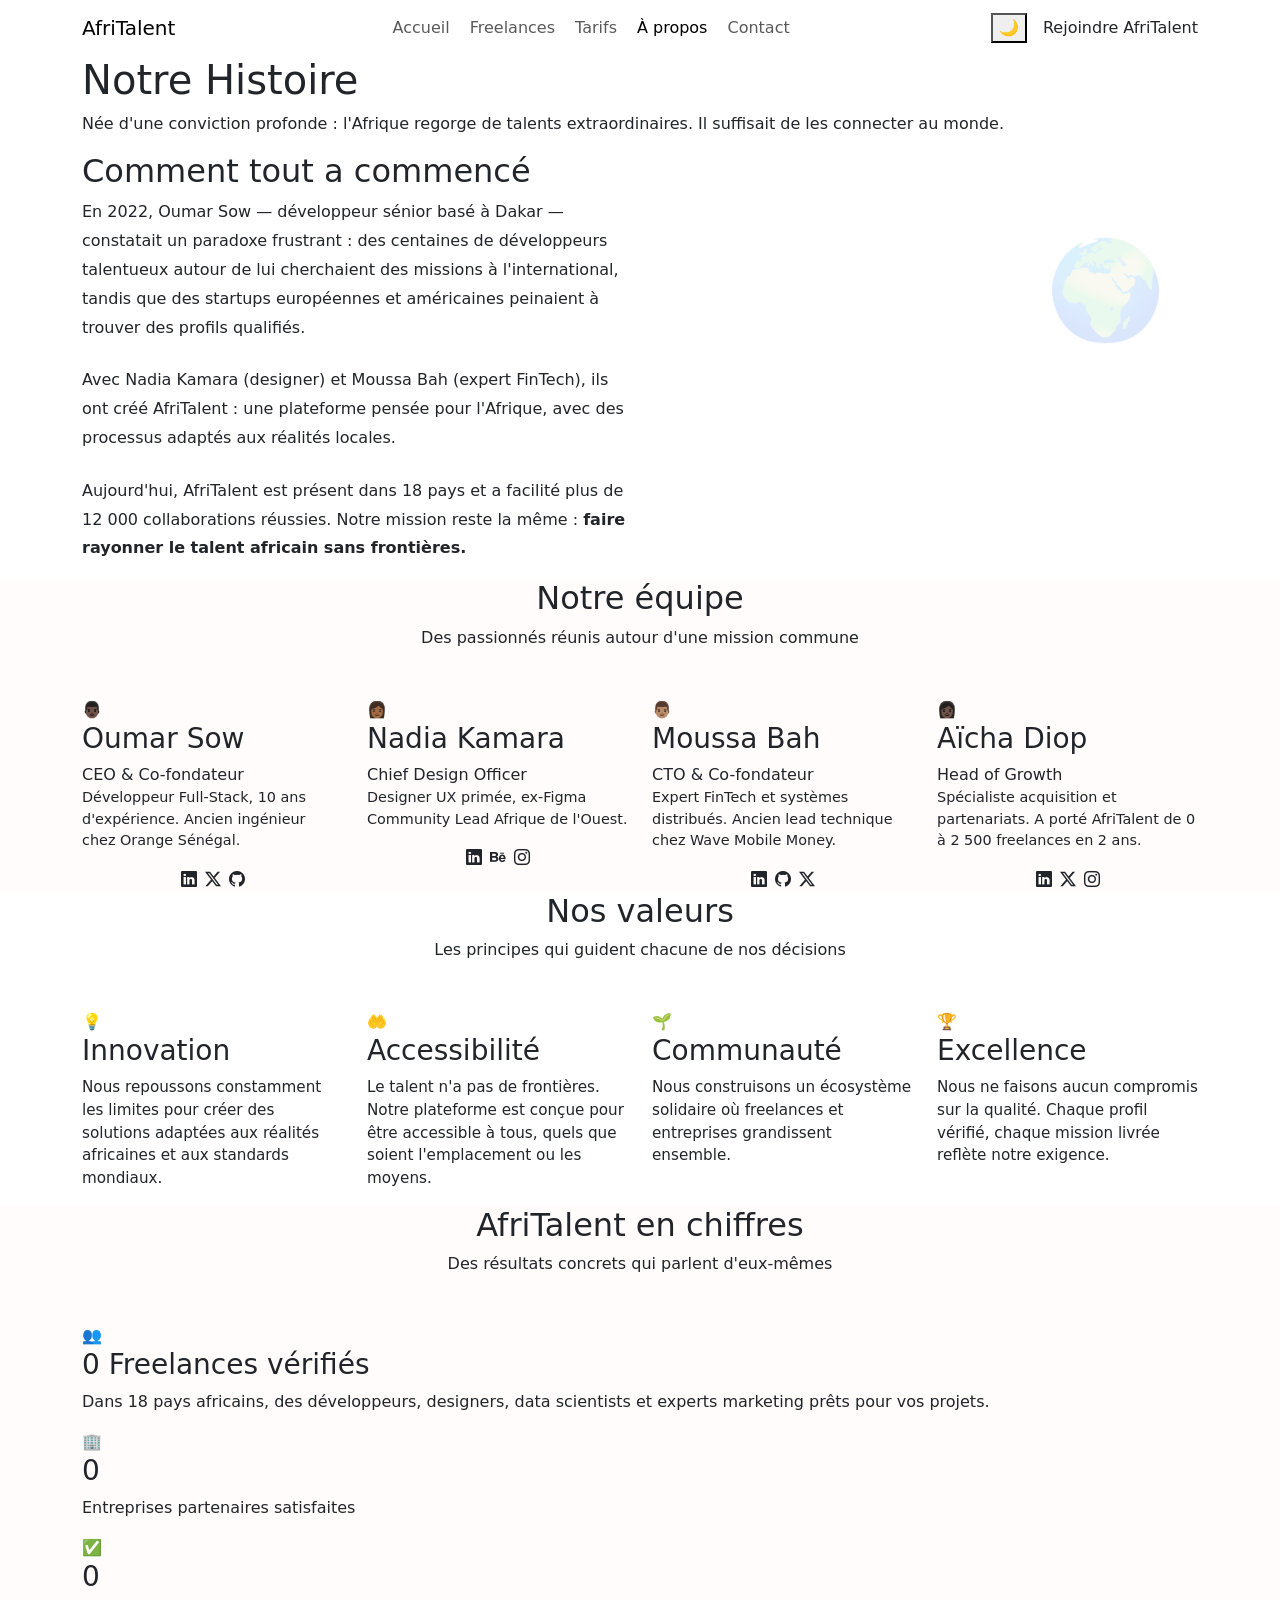
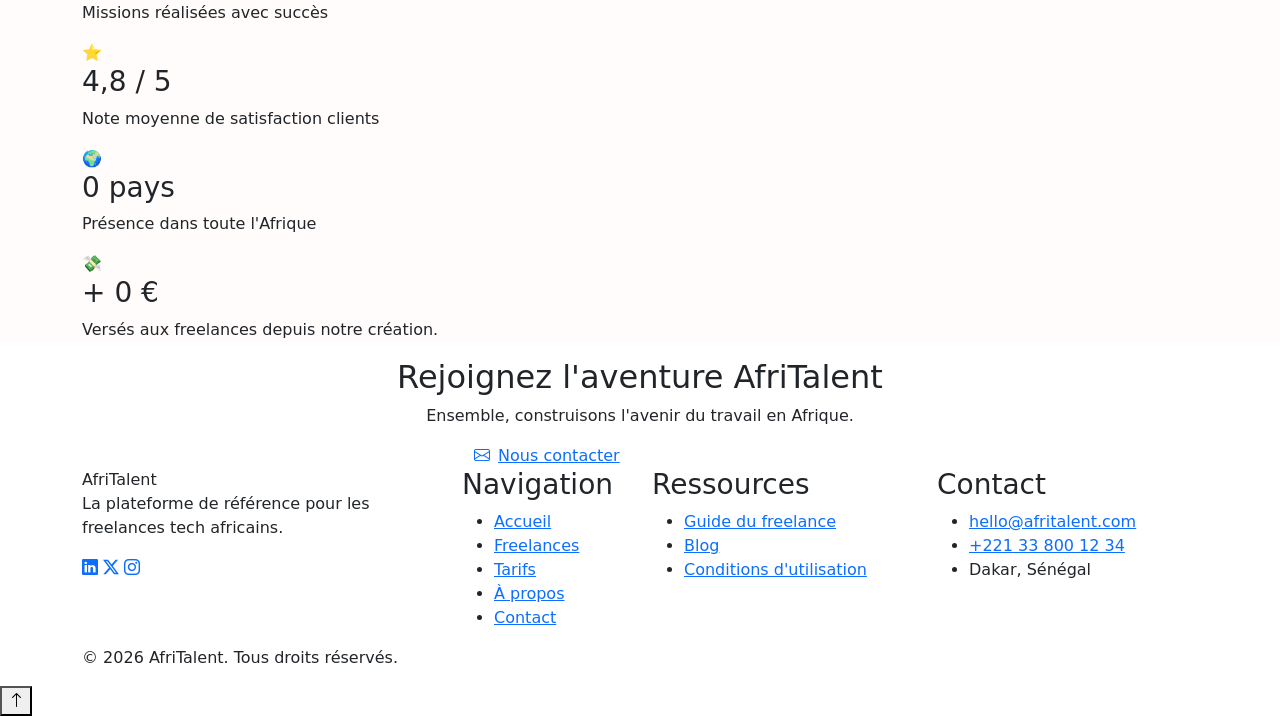
==== commit bdea2bcf: "CSS : variables, typographie, layout général et styles de base" ====
--- a/about.html
+++ b/about.html
@@ -11,6 +11,272 @@
 </head>
 <body>
 
+  <header>
+    <nav class="navbar navbar-expand-lg" aria-label="Navigation principale">
+      <div class="container">
+        <a class="navbar-brand" href="index.html">Afri<span>Talent</span></a>
+        <button class="navbar-toggler border-0" type="button" data-bs-toggle="collapse" data-bs-target="#navbarMain" aria-controls="navbarMain" aria-expanded="false" aria-label="Ouvrir le menu">
+          <span class="navbar-toggler-icon"></span>
+        </button>
+        <div class="collapse navbar-collapse" id="navbarMain">
+          <ul class="navbar-nav mx-auto gap-1">
+            <li class="nav-item"><a class="nav-link" href="index.html">Accueil</a></li>
+            <li class="nav-item"><a class="nav-link" href="freelances.html">Freelances</a></li>
+            <li class="nav-item"><a class="nav-link" href="tarifs.html">Tarifs</a></li>
+            <li class="nav-item"><a class="nav-link active" href="about.html" aria-current="page">À propos</a></li>
+            <li class="nav-item"><a class="nav-link" href="contact.html">Contact</a></li>
+          </ul>
+          <div class="d-flex align-items-center gap-3">
+            <button id="dark-mode-toggle" aria-label="Changer de thème">🌙</button>
+            <a href="contact.html" class="btn-navbar-cta nav-link">Rejoindre AfriTalent</a>
+          </div>
+        </div>
+      </div>
+    </nav>
+  </header>
+
+  <main>
+
+    <section class="page-hero" aria-labelledby="about-title">
+      <div class="container">
+        <div class="divider mx-auto"></div>
+        <h1 id="about-title">Notre <span style="color:var(--color-primary);">Histoire</span></h1>
+        <p>Née d'une conviction profonde : l'Afrique regorge de talents extraordinaires. Il suffisait de les connecter au monde.</p>
+      </div>
+    </section>
+
+    <section class="section-padding" aria-labelledby="histoire-title">
+      <div class="container">
+        <div class="row align-items-center gy-5">
+          <div class="col-lg-6 fade-in-section">
+            <div class="divider"></div>
+            <h2 class="section-title" id="histoire-title">Comment tout a commencé</h2>
+            <p style="color:var(--color-text-muted);margin-bottom:1.5rem;line-height:1.8;">En 2022, Oumar Sow — développeur sénior basé à Dakar — constatait un paradoxe frustrant : des centaines de développeurs talentueux autour de lui cherchaient des missions à l'international, tandis que des startups européennes et américaines peinaient à trouver des profils qualifiés.</p>
+            <p style="color:var(--color-text-muted);margin-bottom:1.5rem;line-height:1.8;">Avec Nadia Kamara (designer) et Moussa Bah (expert FinTech), ils ont créé AfriTalent : une plateforme pensée pour l'Afrique, avec des processus adaptés aux réalités locales.</p>
+            <p style="color:var(--color-text-muted);line-height:1.8;">Aujourd'hui, AfriTalent est présent dans 18 pays et a facilité plus de 12 000 collaborations réussies. Notre mission reste la même : <strong style="color:var(--color-text);">faire rayonner le talent africain sans frontières.</strong></p>
+          </div>
+          <div class="col-lg-6 fade-in-section">
+            <div style="background:linear-gradient(135deg,var(--color-secondary) 0%,#2d2d55 100%);border-radius:var(--radius-xl);padding:3rem;position:relative;overflow:hidden;min-height:360px;display:flex;flex-direction:column;justify-content:flex-end;">
+              <div style="position:absolute;top:2rem;right:2rem;font-size:6rem;opacity:0.15;">🌍</div>
+              <div style="position:absolute;top:2rem;left:2rem;">
+                <div style="background:var(--color-primary);color:white;font-size:0.8rem;font-weight:700;padding:0.4rem 1rem;border-radius:50px;display:inline-block;">Fondée en 2022</div>
+              </div>
+              <h3 style="color:white;font-size:1.8rem;font-weight:800;margin-bottom:0.75rem;">Notre vision 2030</h3>
+              <p style="color:rgba(255,255,255,0.75);line-height:1.7;">Devenir la plateforme de référence pour 100 000 freelances tech africains et créer un pont durable entre les talents d'Afrique et les opportunités mondiales.</p>
+            </div>
+          </div>
+        </div>
+      </div>
+    </section>
+
+    <section class="section-padding" style="background:rgba(255,107,53,0.02);" aria-labelledby="equipe-title">
+      <div class="container">
+        <div class="text-center mb-5 fade-in-section">
+          <div class="divider mx-auto"></div>
+          <h2 class="section-title" id="equipe-title">Notre équipe</h2>
+          <p class="section-subtitle">Des passionnés réunis autour d'une mission commune</p>
+        </div>
+        <div class="row g-4">
+          <div class="col-md-6 col-lg-3 fade-in-section">
+            <article class="team-card">
+              <div class="team-avatar" aria-hidden="true">👨🏿</div>
+              <h3 class="team-name">Oumar Sow</h3>
+              <div class="team-role">CEO &amp; Co-fondateur</div>
+              <p style="font-size:0.9rem;color:var(--color-text-muted);margin-bottom:1rem;">Développeur Full-Stack, 10 ans d'expérience. Ancien ingénieur chez Orange Sénégal.</p>
+              <nav class="d-flex justify-content-center gap-2" aria-label="Réseaux sociaux de Oumar Sow">
+                <a href="#" style="color:var(--color-text-muted);" aria-label="LinkedIn"><i class="bi bi-linkedin" aria-hidden="true"></i></a>
+                <a href="#" style="color:var(--color-text-muted);" aria-label="Twitter"><i class="bi bi-twitter-x" aria-hidden="true"></i></a>
+                <a href="#" style="color:var(--color-text-muted);" aria-label="GitHub"><i class="bi bi-github" aria-hidden="true"></i></a>
+              </nav>
+            </article>
+          </div>
+          <div class="col-md-6 col-lg-3 fade-in-section">
+            <article class="team-card">
+              <div class="team-avatar" aria-hidden="true">👩🏾</div>
+              <h3 class="team-name">Nadia Kamara</h3>
+              <div class="team-role">Chief Design Officer</div>
+              <p style="font-size:0.9rem;color:var(--color-text-muted);margin-bottom:1rem;">Designer UX primée, ex-Figma Community Lead Afrique de l'Ouest.</p>
+              <nav class="d-flex justify-content-center gap-2" aria-label="Réseaux sociaux de Nadia Kamara">
+                <a href="#" style="color:var(--color-text-muted);" aria-label="LinkedIn"><i class="bi bi-linkedin" aria-hidden="true"></i></a>
+                <a href="#" style="color:var(--color-text-muted);" aria-label="Behance"><i class="bi bi-behance" aria-hidden="true"></i></a>
+                <a href="#" style="color:var(--color-text-muted);" aria-label="Instagram"><i class="bi bi-instagram" aria-hidden="true"></i></a>
+              </nav>
+            </article>
+          </div>
+          <div class="col-md-6 col-lg-3 fade-in-section">
+            <article class="team-card">
+              <div class="team-avatar" aria-hidden="true">👨🏽</div>
+              <h3 class="team-name">Moussa Bah</h3>
+              <div class="team-role">CTO &amp; Co-fondateur</div>
+              <p style="font-size:0.9rem;color:var(--color-text-muted);margin-bottom:1rem;">Expert FinTech et systèmes distribués. Ancien lead technique chez Wave Mobile Money.</p>
+              <nav class="d-flex justify-content-center gap-2" aria-label="Réseaux sociaux de Moussa Bah">
+                <a href="#" style="color:var(--color-text-muted);" aria-label="LinkedIn"><i class="bi bi-linkedin" aria-hidden="true"></i></a>
+                <a href="#" style="color:var(--color-text-muted);" aria-label="GitHub"><i class="bi bi-github" aria-hidden="true"></i></a>
+                <a href="#" style="color:var(--color-text-muted);" aria-label="Twitter"><i class="bi bi-twitter-x" aria-hidden="true"></i></a>
+              </nav>
+            </article>
+          </div>
+          <div class="col-md-6 col-lg-3 fade-in-section">
+            <article class="team-card">
+              <div class="team-avatar" aria-hidden="true">👩🏿</div>
+              <h3 class="team-name">Aïcha Diop</h3>
+              <div class="team-role">Head of Growth</div>
+              <p style="font-size:0.9rem;color:var(--color-text-muted);margin-bottom:1rem;">Spécialiste acquisition et partenariats. A porté AfriTalent de 0 à 2 500 freelances en 2 ans.</p>
+              <nav class="d-flex justify-content-center gap-2" aria-label="Réseaux sociaux de Aïcha Diop">
+                <a href="#" style="color:var(--color-text-muted);" aria-label="LinkedIn"><i class="bi bi-linkedin" aria-hidden="true"></i></a>
+                <a href="#" style="color:var(--color-text-muted);" aria-label="Twitter"><i class="bi bi-twitter-x" aria-hidden="true"></i></a>
+                <a href="#" style="color:var(--color-text-muted);" aria-label="Instagram"><i class="bi bi-instagram" aria-hidden="true"></i></a>
+              </nav>
+            </article>
+          </div>
+        </div>
+      </div>
+    </section>
+
+    <section class="section-padding" aria-labelledby="valeurs-title">
+      <div class="container">
+        <div class="text-center mb-5 fade-in-section">
+          <div class="divider mx-auto"></div>
+          <h2 class="section-title" id="valeurs-title">Nos valeurs</h2>
+          <p class="section-subtitle">Les principes qui guident chacune de nos décisions</p>
+        </div>
+        <div class="row g-4">
+          <div class="col-md-6 col-lg-3 fade-in-section">
+            <article class="value-card">
+              <div class="value-icon" aria-hidden="true">💡</div>
+              <h3>Innovation</h3>
+              <p style="color:var(--color-text-muted);font-size:0.95rem;">Nous repoussons constamment les limites pour créer des solutions adaptées aux réalités africaines et aux standards mondiaux.</p>
+            </article>
+          </div>
+          <div class="col-md-6 col-lg-3 fade-in-section">
+            <article class="value-card">
+              <div class="value-icon" aria-hidden="true">🤲</div>
+              <h3>Accessibilité</h3>
+              <p style="color:var(--color-text-muted);font-size:0.95rem;">Le talent n'a pas de frontières. Notre plateforme est conçue pour être accessible à tous, quels que soient l'emplacement ou les moyens.</p>
+            </article>
+          </div>
+          <div class="col-md-6 col-lg-3 fade-in-section">
+            <article class="value-card">
+              <div class="value-icon" aria-hidden="true">🌱</div>
+              <h3>Communauté</h3>
+              <p style="color:var(--color-text-muted);font-size:0.95rem;">Nous construisons un écosystème solidaire où freelances et entreprises grandissent ensemble.</p>
+            </article>
+          </div>
+          <div class="col-md-6 col-lg-3 fade-in-section">
+            <article class="value-card">
+              <div class="value-icon" aria-hidden="true">🏆</div>
+              <h3>Excellence</h3>
+              <p style="color:var(--color-text-muted);font-size:0.95rem;">Nous ne faisons aucun compromis sur la qualité. Chaque profil vérifié, chaque mission livrée reflète notre exigence.</p>
+            </article>
+          </div>
+        </div>
+      </div>
+    </section>
+
+    <section class="section-padding" style="background:rgba(255,107,53,0.02);" aria-labelledby="chiffres-title">
+      <div class="container">
+        <div class="text-center mb-5 fade-in-section">
+          <div class="divider mx-auto"></div>
+          <h2 class="section-title" id="chiffres-title">AfriTalent en chiffres</h2>
+          <p class="section-subtitle">Des résultats concrets qui parlent d'eux-mêmes</p>
+        </div>
+        <div class="bento-grid fade-in-section">
+          <div class="bento-card wide featured" role="listitem">
+            <span class="bento-card-icon" aria-hidden="true">👥</span>
+            <h3><span data-count="2500">0</span> Freelances vérifiés</h3>
+            <p>Dans 18 pays africains, des développeurs, designers, data scientists et experts marketing prêts pour vos projets.</p>
+          </div>
+          <div class="bento-card" role="listitem">
+            <span class="bento-card-icon" aria-hidden="true">🏢</span>
+            <h3><span data-count="800">0</span></h3>
+            <p>Entreprises partenaires satisfaites</p>
+          </div>
+          <div class="bento-card" role="listitem">
+            <span class="bento-card-icon" aria-hidden="true">✅</span>
+            <h3><span data-count="12000">0</span></h3>
+            <p>Missions réalisées avec succès</p>
+          </div>
+          <div class="bento-card" role="listitem">
+            <span class="bento-card-icon" aria-hidden="true">⭐</span>
+            <h3>4,8 / 5</h3>
+            <p>Note moyenne de satisfaction clients</p>
+          </div>
+          <div class="bento-card" role="listitem">
+            <span class="bento-card-icon" aria-hidden="true">🌍</span>
+            <h3><span data-count="18">0</span> pays</h3>
+            <p>Présence dans toute l'Afrique</p>
+          </div>
+          <div class="bento-card wide" role="listitem">
+            <span class="bento-card-icon" aria-hidden="true">💸</span>
+            <h3>+ <span data-count="4200000">0</span> €</h3>
+            <p>Versés aux freelances depuis notre création.</p>
+          </div>
+        </div>
+      </div>
+    </section>
+
+    <section class="cta-section" aria-labelledby="cta-about-title">
+      <div class="container text-center">
+        <h2 id="cta-about-title">Rejoignez l'aventure AfriTalent</h2>
+        <p>Ensemble, construisons l'avenir du travail en Afrique.</p>
+        <div class="d-flex justify-content-center gap-3 flex-wrap">
+          <a href="contact.html" class="btn-primary-custom" role="button"><i class="bi bi-envelope me-2" aria-hidden="true"></i>Nous contacter</a>
+          <a href="freelances.html" class="btn-secondary-custom" style="color:white;border-color:rgba(255,255,255,0.4);" role="button"><i class="bi bi-people me-2" aria-hidden="true"></i>Voir les freelances</a>
+        </div>
+      </div>
+    </section>
+
+  </main>
+
+  <footer role="contentinfo">
+    <div class="container">
+      <div class="row gy-4">
+        <div class="col-lg-4 col-md-6">
+          <div class="footer-brand">AfriTalent</div>
+          <p class="footer-desc">La plateforme de référence pour les freelances tech africains.</p>
+          <nav class="social-links" aria-label="Réseaux sociaux">
+            <a href="#" class="social-link" aria-label="LinkedIn"><i class="bi bi-linkedin" aria-hidden="true"></i></a>
+            <a href="#" class="social-link" aria-label="Twitter"><i class="bi bi-twitter-x" aria-hidden="true"></i></a>
+            <a href="#" class="social-link" aria-label="Instagram"><i class="bi bi-instagram" aria-hidden="true"></i></a>
+          </nav>
+        </div>
+        <div class="col-lg-2 col-md-6">
+          <h3 class="footer-heading">Navigation</h3>
+          <ul class="footer-links">
+            <li><a href="index.html">Accueil</a></li>
+            <li><a href="freelances.html">Freelances</a></li>
+            <li><a href="tarifs.html">Tarifs</a></li>
+            <li><a href="about.html">À propos</a></li>
+            <li><a href="contact.html">Contact</a></li>
+          </ul>
+        </div>
+        <div class="col-lg-3 col-md-6">
+          <h3 class="footer-heading">Ressources</h3>
+          <ul class="footer-links">
+            <li><a href="#">Guide du freelance</a></li>
+            <li><a href="#">Blog</a></li>
+            <li><a href="#">Conditions d'utilisation</a></li>
+          </ul>
+        </div>
+        <div class="col-lg-3 col-md-6">
+          <h3 class="footer-heading">Contact</h3>
+          <ul class="footer-links">
+            <li><a href="mailto:hello@afritalent.com">hello@afritalent.com</a></li>
+            <li><a href="tel:+221338001234">+221 33 800 12 34</a></li>
+            <li>Dakar, Sénégal</li>
+          </ul>
+        </div>
+      </div>
+      <div class="footer-bottom">
+        <p>© <span id="current-year">2026</span> AfriTalent. Tous droits réservés.</p>
+      </div>
+    </div>
+  </footer>
+
+  <button id="back-to-top" aria-label="Retour en haut de la page">
+    <i class="bi bi-arrow-up" aria-hidden="true"></i>
+  </button>
+
   <script src="https://cdn.jsdelivr.net/npm/bootstrap@5.3.0/dist/js/bootstrap.bundle.min.js"></script>
   <script src="js/main.js"></script>
 </body>
